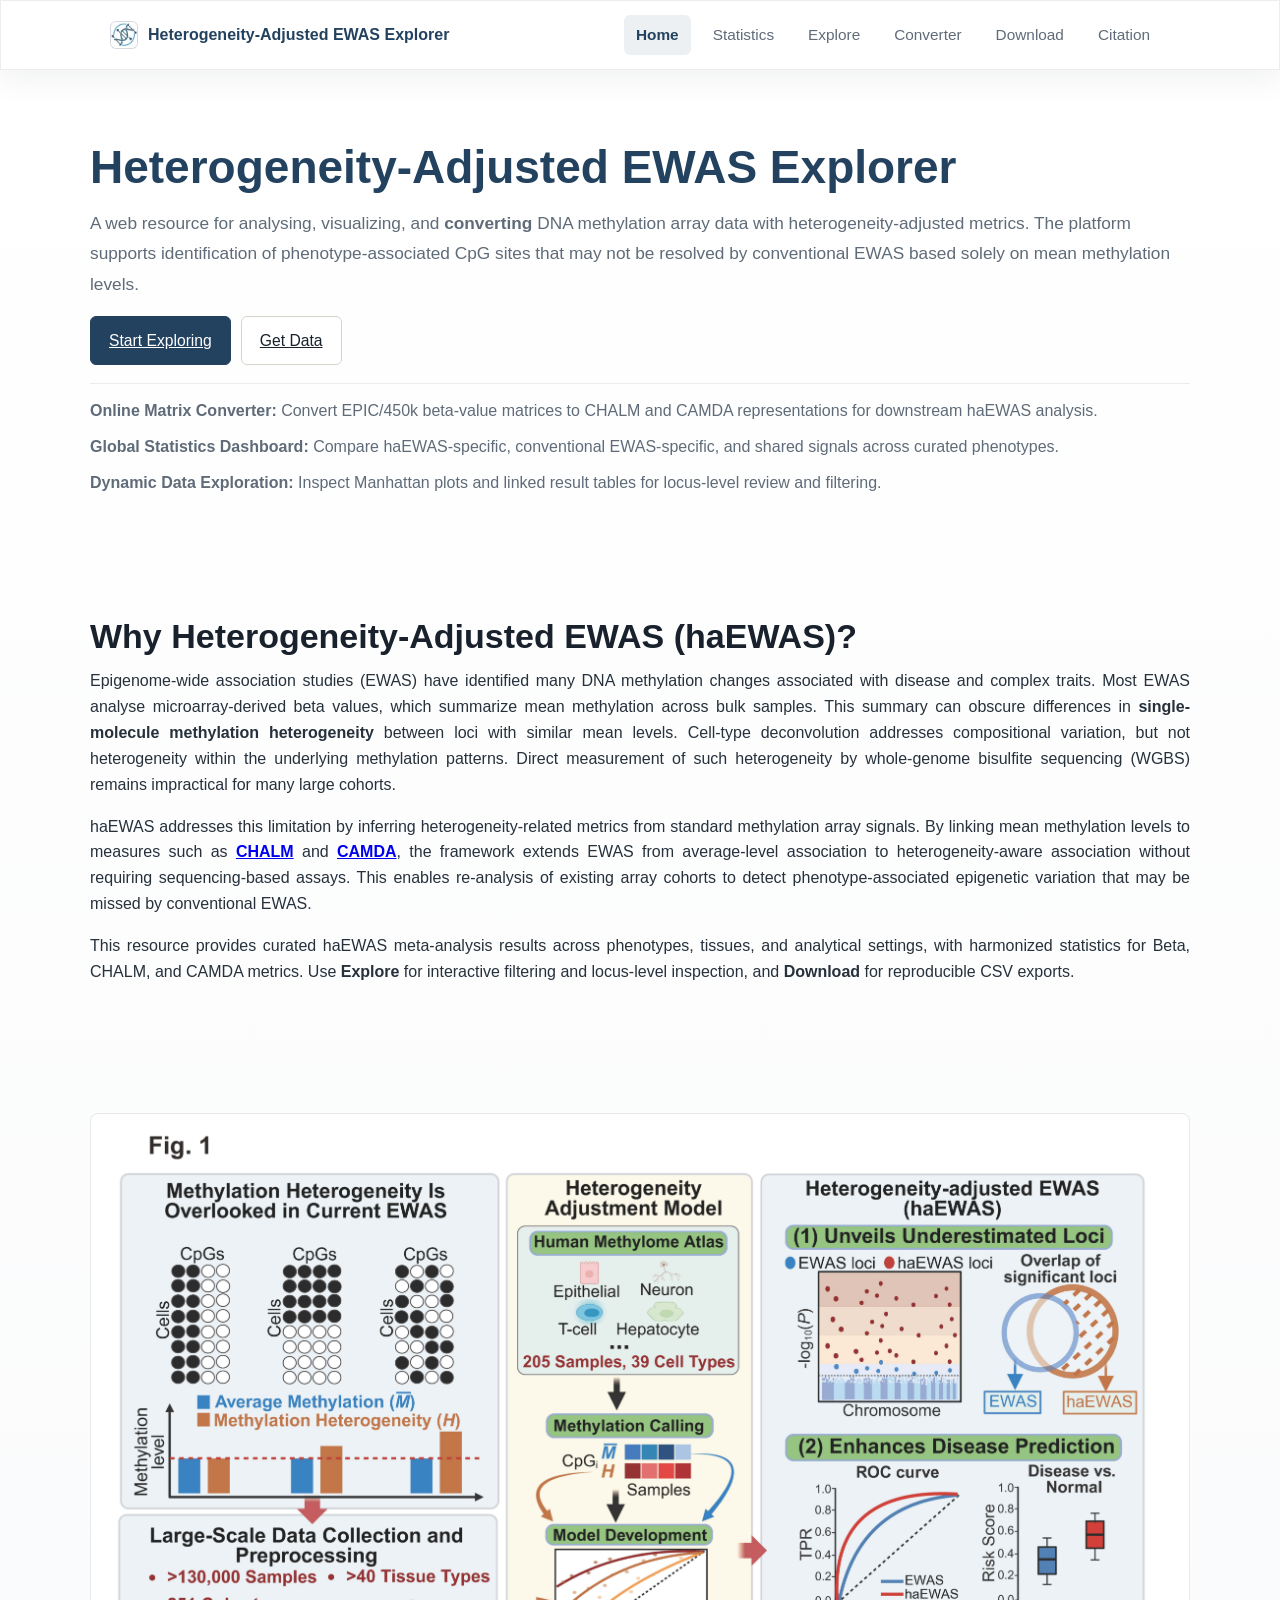
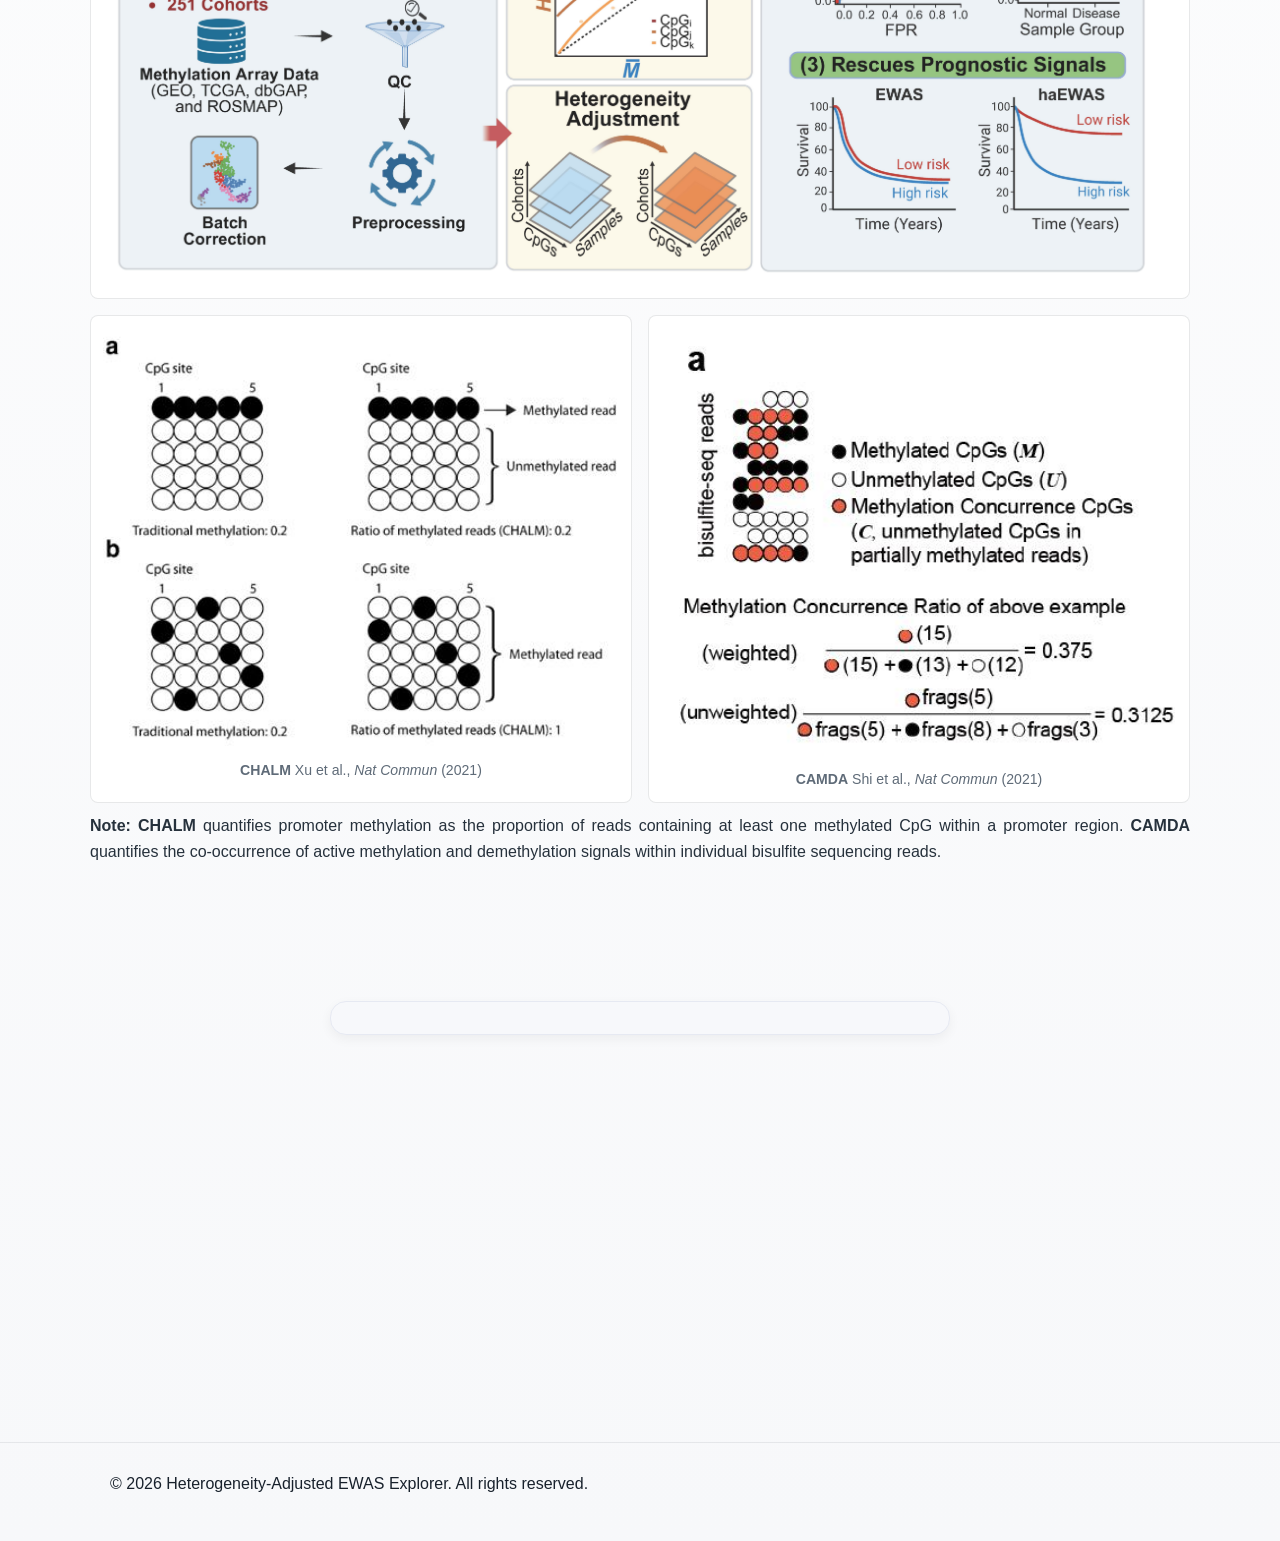
==== index.html @ e62c94d3 "Update page" ====
﻿<!doctype html>
<html lang="en">
<head>
  <meta charset="utf-8" />
  <title>Heterogeneity-Adjusted EWAS Explorer</title>
  <meta name="viewport" content="width=device-width, initial-scale=1" />
  <meta name="description" content="Explore heterogeneity-Adjusted EWAS meta-analyses with Beta, CHALM, and CAMDA metrics." />

  <link rel="icon" href="assets/img/logo.jpg" type="image/jpeg">
  <link rel="preload" as="image" href="assets/img/logo.jpg">

  <link rel="stylesheet" href="assets/styles.css?v=20260527a" />
  <script defer src="assets/main.js?v=20260527a"></script>
</head>
<body>
  <!-- Decorative gradient background -->
  <div class="bg-orb orb-1" aria-hidden="true"></div>
  <div class="bg-orb orb-2" aria-hidden="true"></div>

  <!-- Top Navigation -->
  <header class="site-header glass">
    <div class="nav-wrap container">
      <a class="brand" href="index.html#home" aria-label="Heterogeneity-Adjusted EWAS Explorer home">
        <img src="assets/img/logo.jpg" alt="" class="logo" />
        <span class="brand-text gradient-text">Heterogeneity-Adjusted EWAS Explorer</span>
      </a>

      <nav class="nav" aria-label="primary">
        <a href="index.html#home" class="nav-link active" aria-current="page">Home</a>
        <a href="statistics.html" class="nav-link">Statistics</a>
        <a href="explore.html" class="nav-link">Explore</a>
        <a href="converter.html" class="nav-link">Converter</a>
        <a href="download.html" class="nav-link">Download</a>
        <a href="index.html#citation" class="nav-link">Citation</a>
      </nav>
    </div>
  </header>

  <main id="home">
    <!-- Hero (single column). Title + lede same width as figures -->
    <section class="hero container hero-split reveal">
      <div class="hero-copy">
        <h1 class="display gradient-text display-full">Heterogeneity-Adjusted EWAS Explorer</h1>
        <p class="lede lede-full">
          A web resource for analysing, visualizing, and <strong>converting</strong> DNA methylation array data with heterogeneity-adjusted metrics. The platform supports identification of phenotype-associated CpG sites that may not be resolved by conventional EWAS based solely on mean methylation levels.
        </p>
        <div class="cta-row">
          <a class="btn primary btn-lg" href="explore.html">Start Exploring</a>
          <a class="btn outline btn-lg" href="download.html">Get Data</a>
        </div>
        <ul class="hero-highlights">
          <li><strong>Online Matrix Converter:</strong> Convert EPIC/450k beta-value matrices to CHALM and CAMDA representations for downstream haEWAS analysis.</li>
          <li><strong>Global Statistics Dashboard:</strong> Compare haEWAS-specific, conventional EWAS-specific, and shared signals across curated phenotypes.</li>
          <li><strong>Dynamic Data Exploration:</strong> Inspect Manhattan plots and linked result tables for locus-level review and filtering.</li>
        </ul>
      </div>
      <!-- right visual intentionally removed -->
    </section>

    <!-- Overview above figures -->
    <section class="section container reveal">
      <h3 class="h2-tight">Why Heterogeneity-Adjusted EWAS (haEWAS)?</h3>
      <p class="justify">
        Epigenome-wide association studies (EWAS) have identified many DNA methylation changes associated with disease and complex traits. Most EWAS analyse microarray-derived beta values, which summarize mean methylation across bulk samples. This summary can obscure differences in <strong>single-molecule methylation heterogeneity</strong> between loci with similar mean levels. Cell-type deconvolution addresses compositional variation, but not heterogeneity within the underlying methylation patterns. Direct measurement of such heterogeneity by whole-genome bisulfite sequencing (WGBS) remains impractical for many large cohorts.
      </p>
      <p class="justify">
        haEWAS addresses this limitation by inferring heterogeneity-related metrics from standard methylation array signals. By linking mean methylation levels to measures such as
        <strong><a href="https://www.nature.com/articles/s41467-020-20492-7" target="_blank" rel="noopener" aria-label="CHALM paper on Nature Communications">CHALM</a></strong>
        and
        <strong><a href="https://www.nature.com/articles/s41467-021-25521-7" target="_blank" rel="noopener" aria-label="CAMDA paper on Nature Communications">CAMDA</a></strong>, the framework extends EWAS from average-level association to heterogeneity-aware association without requiring sequencing-based assays. This enables re-analysis of existing array cohorts to detect phenotype-associated epigenetic variation that may be missed by conventional EWAS.
      </p>
      <p class="justify">
        This resource provides curated haEWAS meta-analysis results across phenotypes, tissues, and analytical settings, with harmonized statistics for Beta, CHALM, and CAMDA metrics. Use <strong>Explore</strong> for interactive filtering and locus-level inspection, and <strong>Download</strong> for reproducible CSV exports.
      </p>
    </section>

    <!-- Concept figures (hover to lift) -->
    <section class="section container reveal">
      <div class="figure-grid">
        <!-- 1) first image full row -->
        <figure class="concept float full">
          <img src="assets/img/Project.jpg" alt="Project overview concept figure" loading="lazy">
        </figure>

        <!-- 2) two half-width images -->
        <figure class="concept float">
          <img src="assets/img/CHALM.jpg" alt="CHALM concept figure" loading="lazy">
          <figcaption><strong>CHALM</strong> Xu et al., <em>Nat Commun</em> (2021)</figcaption>
        </figure>

        <figure class="concept float">
          <img src="assets/img/CAMDA.jpg" alt="CAMDA concept figure" loading="lazy">
          <figcaption><strong>CAMDA</strong> Shi et al., <em>Nat Commun</em> (2021)</figcaption>
        </figure>
      </div>

      <!-- Note under CHALM & CAMDA (justified) -->
      <p class="justify" style="margin-top:10px;">
        <strong>Note:</strong> <strong>CHALM</strong> quantifies promoter methylation as the proportion of reads containing at least one methylated CpG within a promoter region. <strong>CAMDA</strong> quantifies the co-occurrence of active methylation and demethylation signals within individual bisulfite sequencing reads.
      </p>
    </section>

    <section class="container" style="margin-top: 4rem; margin-bottom: 4rem; text-align: center;">
      
      <div style="
        display: flex; 
        justify-content: center; 
        align-items: center; 
        background: #f7f8fb; 
        border-radius: 16px; 
        padding: 16px; 
        max-width: 620px;
        width: 90%;
        margin: 0 auto; 
        box-shadow: 0 4px 12px rgba(0,0,0,0.05);
        border: 1px solid #e6e9f2;
        overflow: hidden; 
      ">
    
      <script type='text/javascript' id='clustrmaps' src='https://cdn.clustrmaps.com/map_v2.js?cl=ffffff&w=560&t=tt&d=QPnFJKyKGOmVxB-OaBwcZiFkfsT17oWWzldOo5U8VV8&co=97c6e8&cmo=44dbd9&cmn=db4444&ct=000000'></script>
    
      </div>
    </section>

    <!-- Citation (hover to lift) -->
    <section id="citation" class="section container reveal">
      <h2 class="eyebrow">Citation</h2>
      <div class="citation-card glass float-card">
        <p>
          <strong>Name</strong>, et&nbsp;al. Correcting methylation heterogeneity improves epigenome-wide discovery of phenotype-associated loci.
          <em>Preprint/Journal</em>, 2026. DOI: <span class="doi">TBD</span>.
        </p>
        <button class="btn ghost" id="copyCitationBtn" aria-label="Copy citation">Copy citation</button>
        <div id="toast" class="toast" role="status" aria-live="polite" aria-atomic="true"></div>
      </div>
    </section>
  </main>

  <footer class="site-footer">
    <div class="container">
      <p>© <span id="year"></span> Heterogeneity-Adjusted EWAS Explorer. All rights reserved.</p>
    </div>
  </footer>
</body>
</html>
---- assets/styles.css ----
:root{
  --bg: #f4f2ee;
  --panel: #ffffff;
  --text: #18212c;
  --muted: #5f6b78;
  --brand: #23425f;
  --brand-2: #4f6d86;
  --border: #d8d3ca;
  --accent: #3d5a74;
  --success: #16a34a;
  --danger: #dc2626;
  --shadow: 0 10px 30px rgba(21, 31, 43, .06);
}

*{box-sizing:border-box}
html,body{margin:0;padding:0}
body{
  font-family: Arial, "Helvetica Neue", Helvetica, sans-serif;
  background:
    linear-gradient(180deg, #ffffff 0%, #f7f8fa 100%);
  color: var(--text);
  line-height: 1.62;
}

.container{max-width:1100px;margin:0 auto;padding:0 20px}
.section{padding:56px 0}
.hero{padding:72px 0 54px}
h1,h2,h3{
  font-family: Arial, "Helvetica Neue", Helvetica, sans-serif;
  font-weight: 700;
  letter-spacing: 0;
  line-height:1.18;
  margin:0 0 14px
}
h1{font-size: clamp(30px, 4vw, 44px)}
h2{font-size: clamp(24px, 3vw, 31px)}
p{margin:0 0 16px;color:var(--text)}
.lede{
  font-size:1.08rem;
  color:var(--muted);
  max-width:900px;
  line-height: 1.78;
}
.lede-full{max-width:none} /* make homepage lede same width as figures */
.display-full{max-width:none; display:block;} /* make homepage title same width as figures */

.site-header{
  position:sticky;top:0;z-index:10;
  background:rgba(255,255,255,.96);
  backdrop-filter: blur(10px);
  border-bottom:1px solid rgba(24, 33, 44, .08);
}
html.light .site-header{background:rgba(255,255,255,.7)}

.nav-wrap{display:flex;align-items:center;gap:16px;min-height:68px}
.brand{display:flex;align-items:center;gap:10px;text-decoration:none;color:var(--text)}
.logo{width:28px;height:28px}
.brand-text {
  font-weight: 700;
  white-space: nowrap;
  color: var(--brand) !important;
  letter-spacing: 0;
  text-shadow: none;
}

.nav{display:flex;gap:10px;margin-left:auto;margin-right:8px}
.nav-link{
  text-decoration:none;
  padding:8px 12px;
  border-radius:6px;
  color:var(--muted);
  font-size: .96rem;
  transition: color .2s ease, background-color .2s ease, border-color .2s ease;
}
.nav-link:hover{
  background: rgba(35, 66, 95, .05);
  color:var(--brand);
  box-shadow:none
}
.nav-link.active {
  background: rgba(35, 66, 95, .08) !important;
  color: var(--brand) !important;
  box-shadow: none;
  border-radius: 6px;
  font-weight: 600;
}

.btn{
  border:1px solid var(--border);
  background:var(--panel);
  color:var(--text);
  padding:10px 14px;
  border-radius:6px;
  cursor:pointer;
  transition: border-color .2s ease, background-color .2s ease, box-shadow .2s ease, transform .2s ease;
}
.btn:hover{
  border-color: rgba(35, 66, 95, .18);
  box-shadow: 0 8px 20px rgba(24, 33, 44, .08);
  transform: translateY(-1px);
}
.btn.primary {
  background: var(--brand) !important;
  border: 1px solid var(--brand);
  color: #ffffff !important;
}

.btn.primary:hover {
  background: #1d354c !important;
  box-shadow: 0 10px 22px rgba(29, 53, 76, 0.18);
}

.btn.primary:active {
  transform: translateY(0);
}

.btn.ghost{background:transparent}

.cta-row{display:flex;gap:10px;margin-top:14px}

.section .container > h2{margin-top:8px}

.citation-card{
  position: relative;
  margin-top:12px;
  padding:22px 20px;
  border:1px solid var(--border);
  border-radius:8px;
  background:#ffffff;
}

.site-footer{
  padding:28px 0;
  border-top:1px solid rgba(24, 33, 44, .08);
  margin-top:54px;
  color: var(--muted);
}

.filters{
  display:flex;flex-wrap:wrap;gap:12px;align-items:flex-end;
  padding:12px;border:1px solid var(--border);border-radius:12px;background:var(--panel);
  margin-bottom:16px
}
.field{display:flex;flex-direction:column;gap:6px;min-width:170px}
.field.grow{flex:1}
.select,.input{
  padding:10px 12px;border:1px solid var(--border);border-radius:10px;
  background:transparent;color:var(--text)
}
.input::placeholder{color:var(--muted)}

.table-wrap{overflow:auto;border:1px solid var(--border);border-radius:12px;background:var(--panel)}
.table{width:100%;border-collapse:separate;border-spacing:0}
.table th,.table td{padding:10px 12px;border-bottom:1px solid var(--border);white-space:nowrap}
.table thead th{
  position:sticky;top:0;background:#fcfbf8;z-index:1;
  cursor:pointer;
  font-weight: 600;
  color: var(--brand);
}
.table tr:hover td{background-color:rgba(35, 66, 95, .035)}

.table-footer{
  display:flex;justify-content:space-between;align-items:center;
  margin-top:12px;color:var(--muted)
}
.pager{display:flex;align-items:center;gap:10px}

.cards{
  display:grid;grid-template-columns:repeat(auto-fill,minmax(260px,1fr));gap:12px
}
.card{
  border:1px solid var(--border);
  border-radius:8px;
  background:#ffffff;
  padding:16px
}
.card h3{font-size:1rem;margin-bottom:6px}
.card p{color:var(--muted);margin:0 0 10px}
.card .chip{display:inline-block;padding:4px 8px;border-radius:999px;border:1px solid var(--border);margin-right:6px}
.card .actions{display:flex;gap:8px;margin-top:10px;flex-wrap:wrap}
.card a.btn{display:inline-block;text-decoration:none}

@media (max-width:720px){
  .brand-text{display:none}
  .field{min-width:140px}
}

/* ===== Sortable header arrows (for Explore table) ===== */
.table thead th.th-sortable { user-select: none; }
.table thead th .sort-ind {
  display: inline-block;
  margin-left: 0.35rem;
  opacity: 0.75;
  font-size: 0.9em;
  line-height: 1;
}
.table thead th[aria-sort="ascending"] .sort-ind,
.table thead th[aria-sort="descending"] .sort-ind { opacity: 1; }
.table thead th:focus {
  outline: 2px dashed currentColor;
  outline-offset: 2px;
}

/* ==== Premium look & micro-interactions ==== */

/* Glass effect helper */
.glass {
  background: rgba(255,255,255,.94);
  backdrop-filter: blur(6px);
  -webkit-backdrop-filter: blur(6px);
  border: 1px solid rgba(24, 33, 44, .08);
  box-shadow: var(--shadow);
}
html.light .glass {
  background: rgba(255,255,255,.96);
}

/* Gradient text */
.gradient-text {
  background: none;
  -webkit-background-clip: initial;
  background-clip: initial;
  color: var(--brand);
}

/* Hero split (single column) */
.hero-split {
  display: grid;
  grid-template-columns: 1fr;
  gap: 28px;
  align-items: center;
}
.hero-copy .display {
  font-size: clamp(30px, 4.6vw, 46px);
  line-height: 1.12;
  margin: 0 0 14px;
}
.btn-lg { padding: 11px 18px; font-size: .98rem; border-radius: 6px; }
.btn.outline { background: rgba(255,255,255,.7); border: 1px solid var(--border); }
.hero-highlights {
  list-style: none;
  padding: 14px 0 0;
  margin: 18px 0 0;
  color: var(--muted);
  border-top: 1px solid rgba(24, 33, 44, .08);
}
.hero-highlights li{
  margin-bottom: 10px;
  padding-left: 0;
}
.hero-highlights .dot { display:inline-block; width:.55em; height:.55em; border-radius:50%; background: var(--brand); margin-right:.5em; }

/* Section headings */
.eyebrow {
  text-transform: uppercase;
  letter-spacing: .12em;
  font-size: .74rem;
  color: var(--muted);
  margin-bottom: 8px;
}
.h2-tight { font-size: clamp(26px, 3.4vw, 34px); margin: 0 0 12px; }

/* Decorative background orbs */
.bg-orb {
  position: fixed;
  inset: auto auto 10% -8%;
  width: 44vw; height: 44vw; max-width: 720px; max-height: 720px;
  filter: blur(120px);
  opacity: .025;
  pointer-events: none;
  z-index: -1;
  border-radius: 50%;
  background: radial-gradient(closest-side, rgba(35, 66, 95, .3), transparent 70%);
}
.bg-orb.orb-2 {
  inset: -10% -8% auto auto;
  background: radial-gradient(closest-side, rgba(79, 109, 134, .22), transparent 70%);
}
html.light .bg-orb { opacity: .05; filter: blur(100px); }

/* Toast */
.toast {
  position: absolute;
  right: 12px; top: 12px;
  background: rgba(255,255,255,.96);
  border: 1px solid rgba(24, 33, 44, .1);
  border-radius: 12px;
  padding: 8px 12px;
  color: var(--text);
  box-shadow: var(--shadow);
  transform: translateY(-10px);
  opacity: 0; pointer-events: none;
  transition: opacity .2s ease, transform .2s ease;
}
.toast.show { opacity: 1; transform: translateY(0); }

/* Reveal on scroll */
.reveal { opacity: 0; transform: translateY(10px); transition: opacity .5s ease, transform .5s ease; }
.reveal.is-visible { opacity: 1; transform: translateY(0); }

/* Minor polish */
.logo {
  width: 28px;
  height: 28px;
  border-radius: 6px;
  background: rgba(35, 66, 95, 0.08) !important; 
  border: 1px solid rgba(35, 66, 95, 0.12);
}
.justify {
  text-align: justify;
  text-justify: inter-word;
  color: #26313c;
}

/* Responsive */
@media (max-width: 980px) {
  .hero-split { grid-template-columns: 1fr; }
}

/* ===== Concept figures (first image full + hover lift) ===== */
.figure-grid {
  display: grid;
  gap: 16px;
  grid-template-columns: repeat(2, minmax(0, 1fr));
}
.figure-grid .full {
  grid-column: 1 / -1; /* span all columns */
}
figure.concept {
  margin: 0;
  background: #ffffff;
  border-radius: 8px;
  border: 1px solid rgba(24, 33, 44, .1);
  padding: 12px;
  transition: transform .22s ease, box-shadow .22s ease, border-color .22s ease, background-color .22s ease;
  will-change: transform;
}
figure.concept img {
  width: 100%;
  height: auto;
  display: block;
  border-radius: 6px;
}
figure.concept figcaption {
  font-size: .88rem;
  line-height: 1.5;
  margin-top: .8rem;
  color: var(--muted);
  text-align: center;
}
/* Hover float (uniform for all figures) */
figure.concept.float:hover {
  transform: translateY(-2px);
  box-shadow: 0 10px 20px rgba(24, 33, 44, .07);
  border-color: rgba(35, 66, 95, .12);
}

/* ===== Citation card (hover lift) ===== */
.float-card {
  transition: transform .25s ease, box-shadow .25s ease, border-color .25s ease, background-color .25s ease;
  will-change: transform;
}
.float-card:hover {
  transform: translateY(-2px);
  box-shadow: 0 10px 20px rgba(24, 33, 44, .07);
  border-color: rgba(35, 66, 95, .12);
}
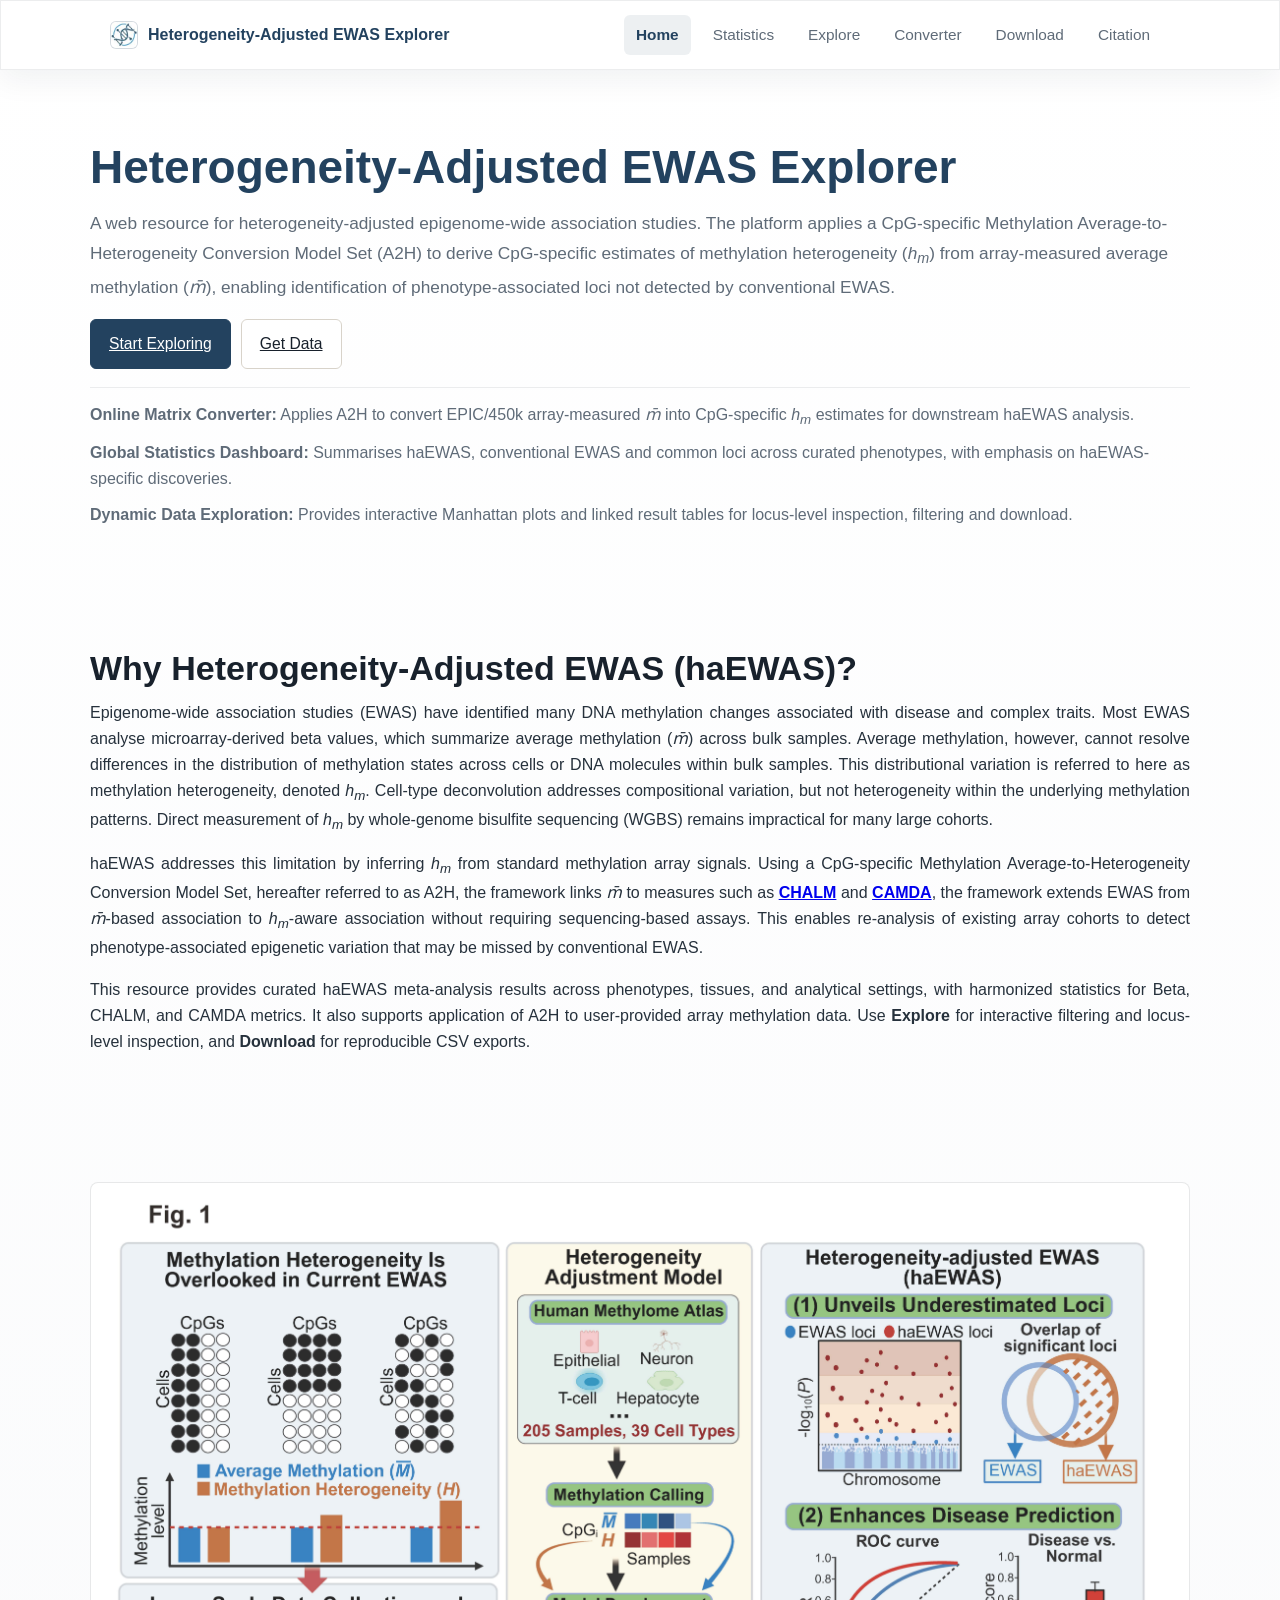
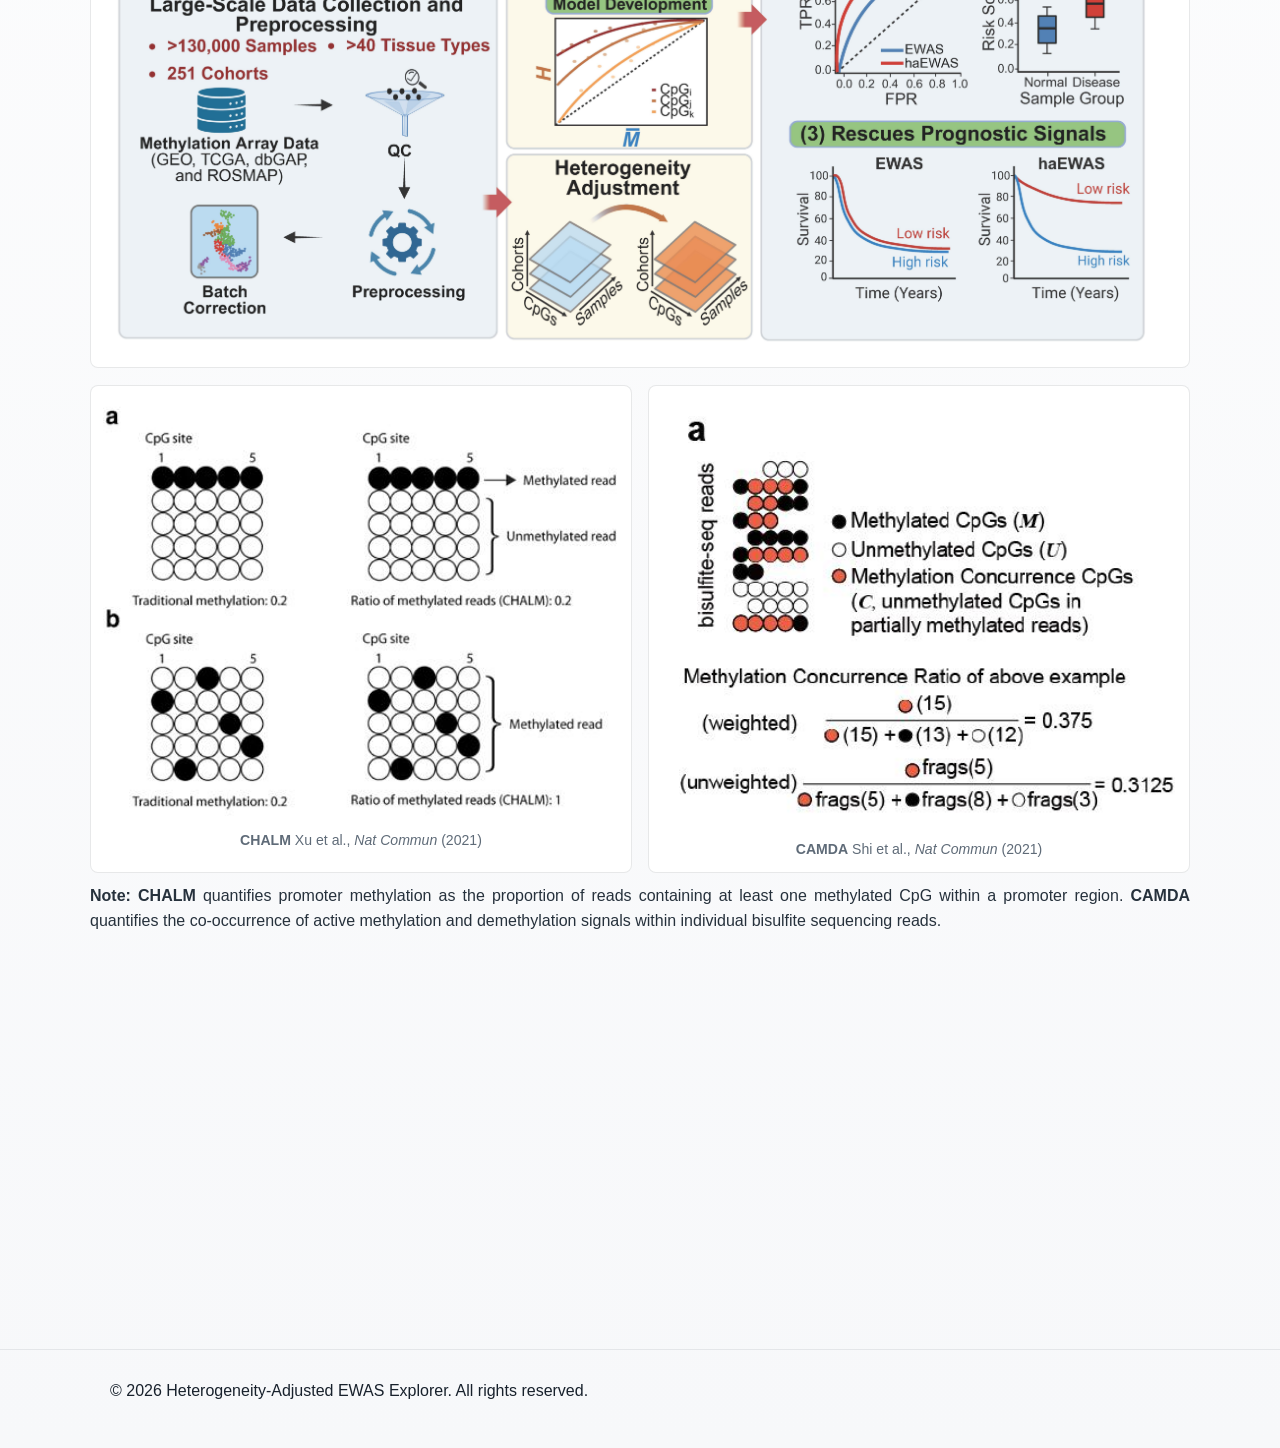
==== commit 3eb7e061: "Update" ====
--- a/index.html
+++ b/index.html
@@ -42,16 +42,16 @@
       <div class="hero-copy">
         <h1 class="display gradient-text display-full">Heterogeneity-Adjusted EWAS Explorer</h1>
         <p class="lede lede-full">
-          A web resource for analysing, visualizing, and <strong>converting</strong> DNA methylation array data with heterogeneity-adjusted metrics. The platform supports identification of phenotype-associated CpG sites that may not be resolved by conventional EWAS based solely on mean methylation levels.
+          A web resource for heterogeneity-adjusted epigenome-wide association studies. The platform applies a CpG-specific Methylation Average-to-Heterogeneity Conversion Model Set (A2H) to derive CpG-specific estimates of methylation heterogeneity (<i>h<sub>m</sub></i>) from array-measured average methylation (<i>m̄</i>), enabling identification of phenotype-associated loci not detected by conventional EWAS.
         </p>
         <div class="cta-row">
           <a class="btn primary btn-lg" href="explore.html">Start Exploring</a>
           <a class="btn outline btn-lg" href="download.html">Get Data</a>
         </div>
         <ul class="hero-highlights">
-          <li><strong>Online Matrix Converter:</strong> Convert EPIC/450k beta-value matrices to CHALM and CAMDA representations for downstream haEWAS analysis.</li>
-          <li><strong>Global Statistics Dashboard:</strong> Compare haEWAS-specific, conventional EWAS-specific, and shared signals across curated phenotypes.</li>
-          <li><strong>Dynamic Data Exploration:</strong> Inspect Manhattan plots and linked result tables for locus-level review and filtering.</li>
+          <li><strong>Online Matrix Converter:</strong> Applies A2H to convert EPIC/450k array-measured <i>m̄</i> into CpG-specific <i>h<sub>m</sub></i> estimates for downstream haEWAS analysis.</li>
+          <li><strong>Global Statistics Dashboard:</strong> Summarises haEWAS, conventional EWAS and common loci across curated phenotypes, with emphasis on haEWAS-specific discoveries.</li>
+          <li><strong>Dynamic Data Exploration:</strong> Provides interactive Manhattan plots and linked result tables for locus-level inspection, filtering and download.</li>
         </ul>
       </div>
       <!-- right visual intentionally removed -->
@@ -61,16 +61,16 @@
     <section class="section container reveal">
       <h3 class="h2-tight">Why Heterogeneity-Adjusted EWAS (haEWAS)?</h3>
       <p class="justify">
-        Epigenome-wide association studies (EWAS) have identified many DNA methylation changes associated with disease and complex traits. Most EWAS analyse microarray-derived beta values, which summarize mean methylation across bulk samples. This summary can obscure differences in <strong>single-molecule methylation heterogeneity</strong> between loci with similar mean levels. Cell-type deconvolution addresses compositional variation, but not heterogeneity within the underlying methylation patterns. Direct measurement of such heterogeneity by whole-genome bisulfite sequencing (WGBS) remains impractical for many large cohorts.
+        Epigenome-wide association studies (EWAS) have identified many DNA methylation changes associated with disease and complex traits. Most EWAS analyse microarray-derived beta values, which summarize average methylation (<i>m̄</i>) across bulk samples. Average methylation, however, cannot resolve differences in the distribution of methylation states across cells or DNA molecules within bulk samples. This distributional variation is referred to here as methylation heterogeneity, denoted <i>h<sub>m</sub></i>. Cell-type deconvolution addresses compositional variation, but not heterogeneity within the underlying methylation patterns. Direct measurement of <i>h<sub>m</sub></i> by whole-genome bisulfite sequencing (WGBS) remains impractical for many large cohorts.
       </p>
       <p class="justify">
-        haEWAS addresses this limitation by inferring heterogeneity-related metrics from standard methylation array signals. By linking mean methylation levels to measures such as
+        haEWAS addresses this limitation by inferring <i>h<sub>m</sub></i> from standard methylation array signals. Using a CpG-specific Methylation Average-to-Heterogeneity Conversion Model Set, hereafter referred to as A2H, the framework links <i>m̄</i> to measures such as
         <strong><a href="https://www.nature.com/articles/s41467-020-20492-7" target="_blank" rel="noopener" aria-label="CHALM paper on Nature Communications">CHALM</a></strong>
         and
-        <strong><a href="https://www.nature.com/articles/s41467-021-25521-7" target="_blank" rel="noopener" aria-label="CAMDA paper on Nature Communications">CAMDA</a></strong>, the framework extends EWAS from average-level association to heterogeneity-aware association without requiring sequencing-based assays. This enables re-analysis of existing array cohorts to detect phenotype-associated epigenetic variation that may be missed by conventional EWAS.
+        <strong><a href="https://www.nature.com/articles/s41467-021-25521-7" target="_blank" rel="noopener" aria-label="CAMDA paper on Nature Communications">CAMDA</a></strong>, the framework extends EWAS from <i>m̄</i>-based association to <i>h<sub>m</sub></i>-aware association without requiring sequencing-based assays. This enables re-analysis of existing array cohorts to detect phenotype-associated epigenetic variation that may be missed by conventional EWAS.
       </p>
       <p class="justify">
-        This resource provides curated haEWAS meta-analysis results across phenotypes, tissues, and analytical settings, with harmonized statistics for Beta, CHALM, and CAMDA metrics. Use <strong>Explore</strong> for interactive filtering and locus-level inspection, and <strong>Download</strong> for reproducible CSV exports.
+        This resource provides curated haEWAS meta-analysis results across phenotypes, tissues, and analytical settings, with harmonized statistics for Beta, CHALM, and CAMDA metrics. It also supports application of A2H to user-provided array methylation data. Use <strong>Explore</strong> for interactive filtering and locus-level inspection, and <strong>Download</strong> for reproducible CSV exports.
       </p>
     </section>
 
@@ -100,34 +100,12 @@
       </p>
     </section>
 
-    <section class="container" style="margin-top: 4rem; margin-bottom: 4rem; text-align: center;">
-      
-      <div style="
-        display: flex; 
-        justify-content: center; 
-        align-items: center; 
-        background: #f7f8fb; 
-        border-radius: 16px; 
-        padding: 16px; 
-        max-width: 620px;
-        width: 90%;
-        margin: 0 auto; 
-        box-shadow: 0 4px 12px rgba(0,0,0,0.05);
-        border: 1px solid #e6e9f2;
-        overflow: hidden; 
-      ">
-    
-      <script type='text/javascript' id='clustrmaps' src='https://cdn.clustrmaps.com/map_v2.js?cl=ffffff&w=560&t=tt&d=QPnFJKyKGOmVxB-OaBwcZiFkfsT17oWWzldOo5U8VV8&co=97c6e8&cmo=44dbd9&cmn=db4444&ct=000000'></script>
-    
-      </div>
-    </section>
-
     <!-- Citation (hover to lift) -->
     <section id="citation" class="section container reveal">
       <h2 class="eyebrow">Citation</h2>
       <div class="citation-card glass float-card">
         <p>
-          <strong>Name</strong>, et&nbsp;al. Correcting methylation heterogeneity improves epigenome-wide discovery of phenotype-associated loci.
+          <strong>Name</strong>, et&nbsp;al. Incorporating methylation heterogeneity expands epigenome-wide association studies of human phenotypes.
           <em>Preprint/Journal</em>, 2026. DOI: <span class="doi">TBD</span>.
         </p>
         <button class="btn ghost" id="copyCitationBtn" aria-label="Copy citation">Copy citation</button>
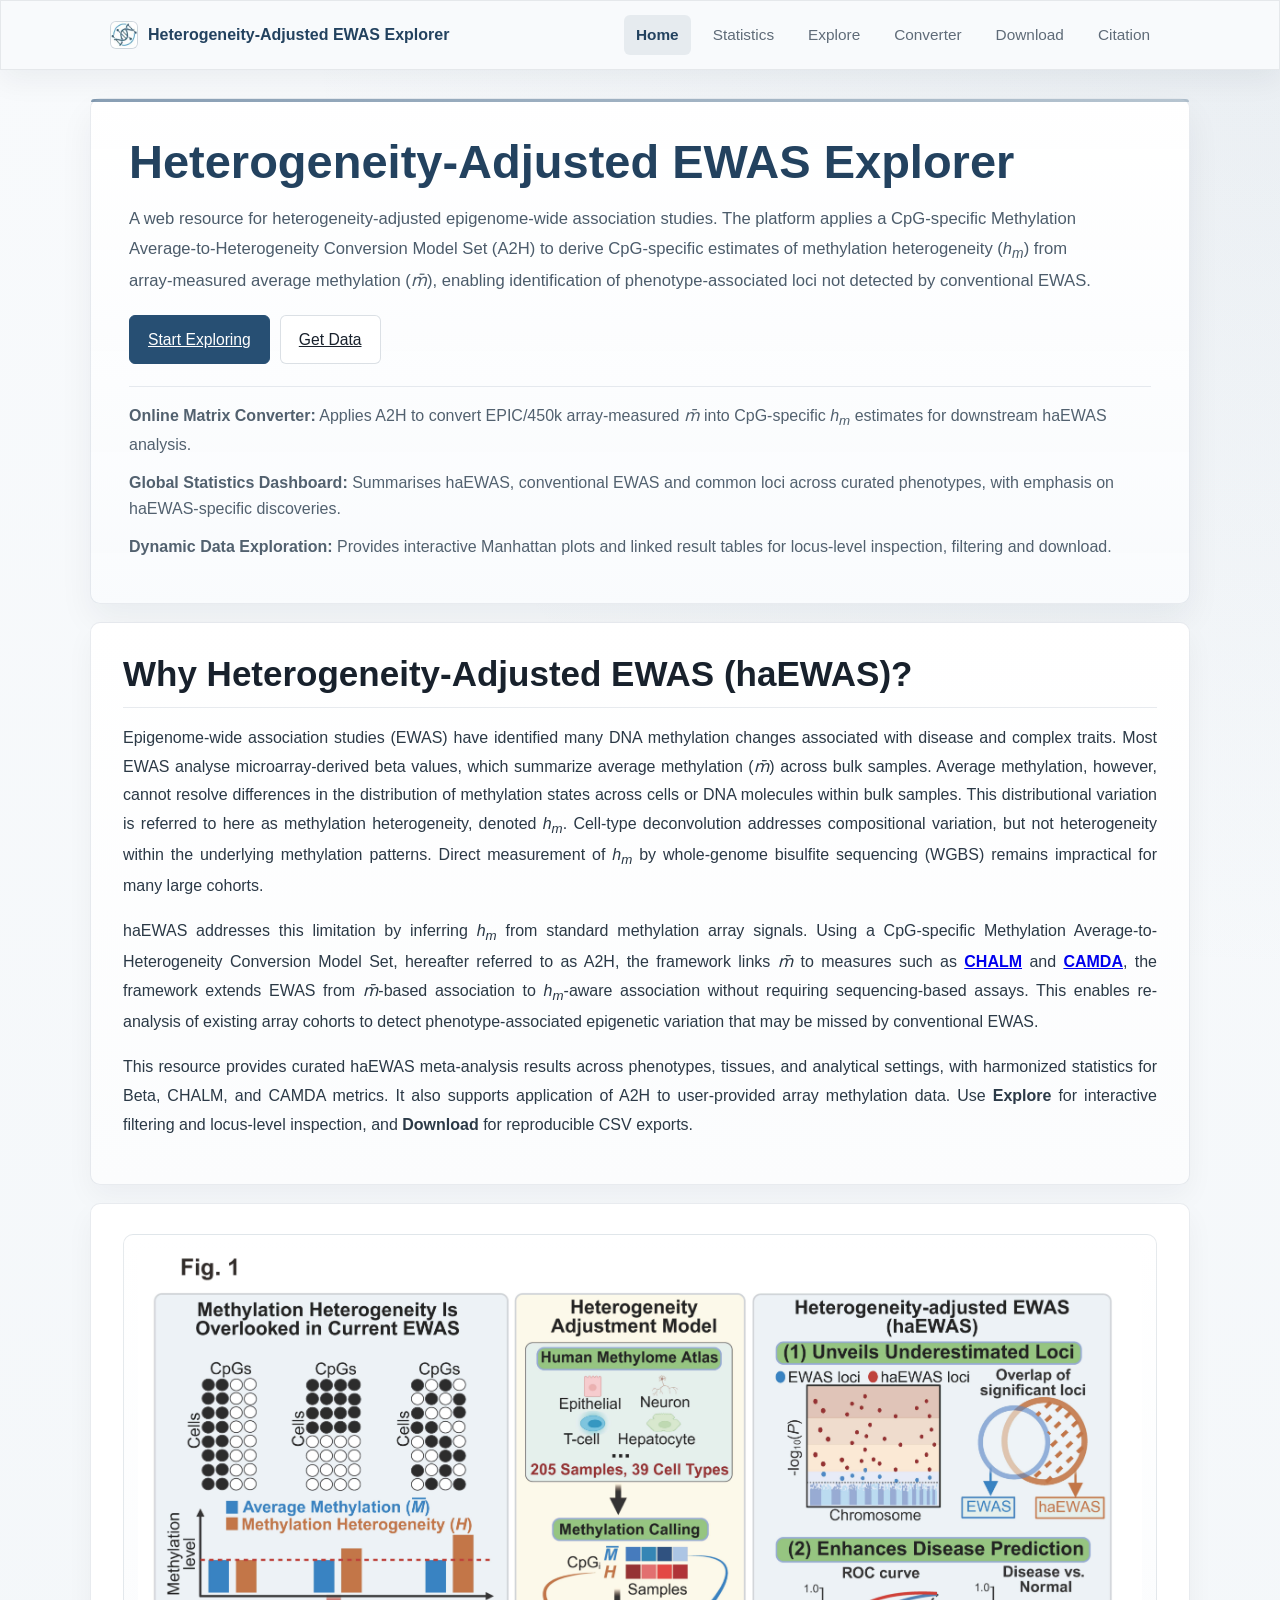
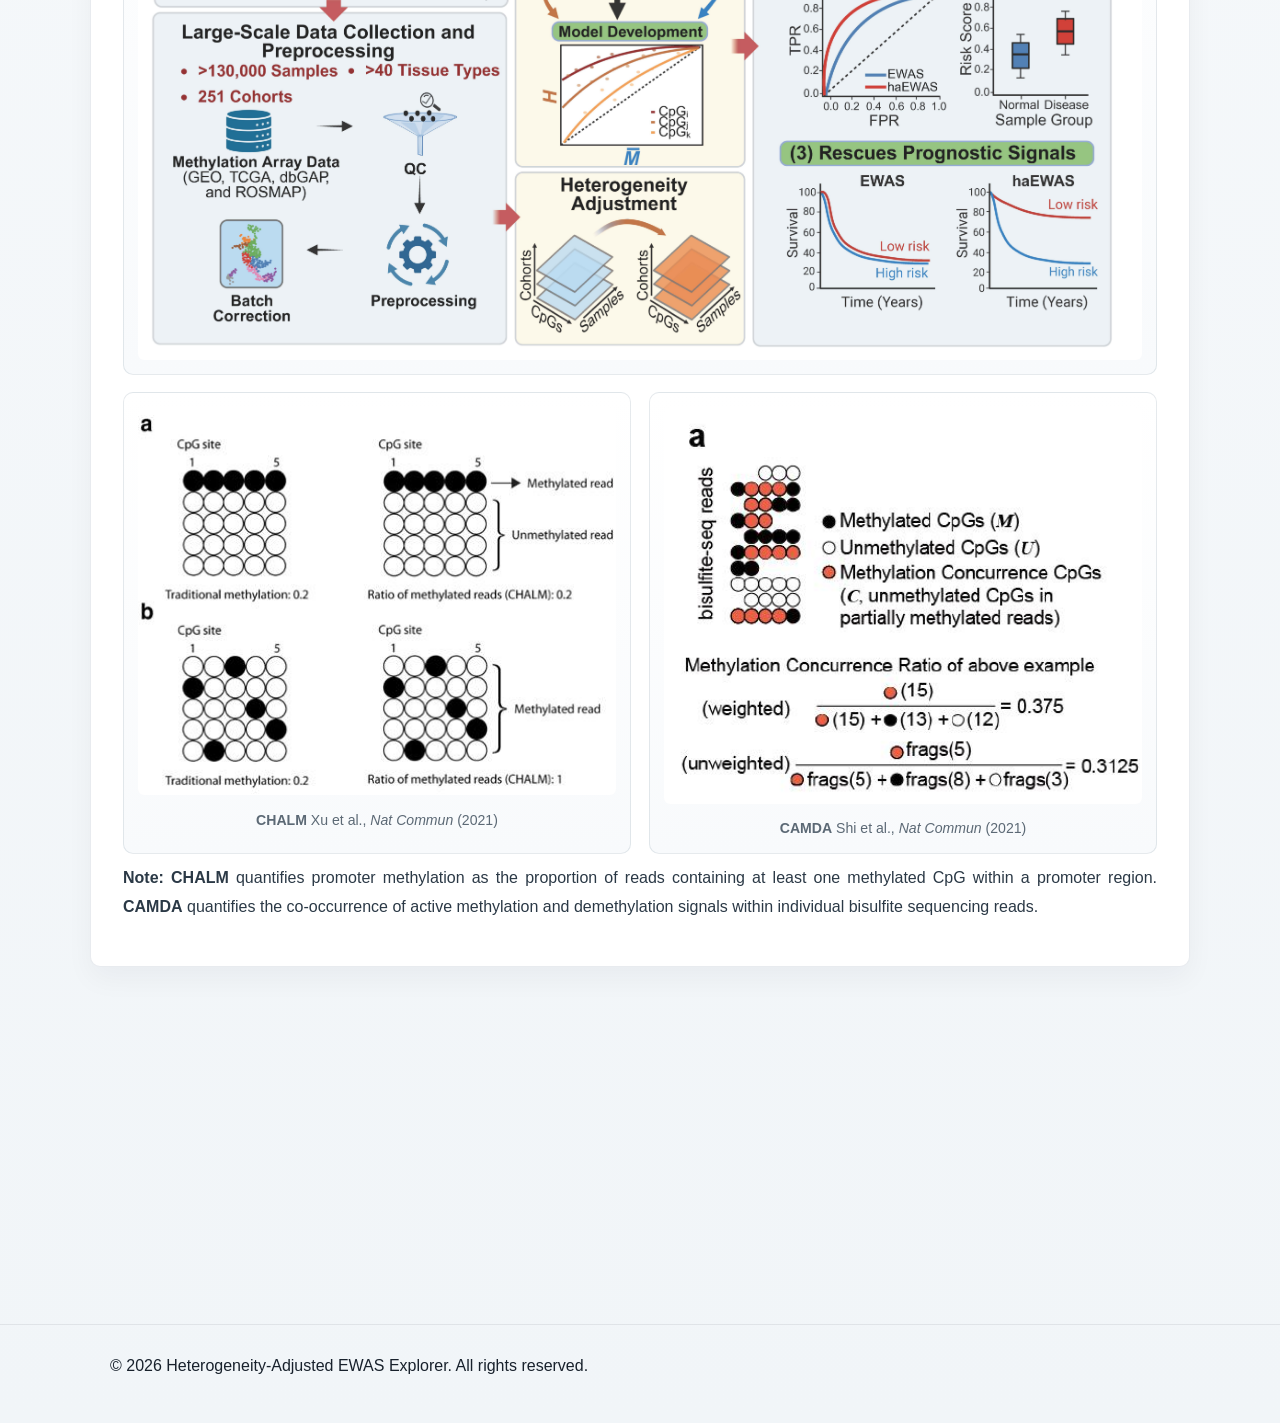
==== commit 5677bafe: "update" ====
--- a/index.html
+++ b/index.html
@@ -12,7 +12,7 @@
   <link rel="stylesheet" href="assets/styles.css?v=20260527a" />
   <script defer src="assets/main.js?v=20260527a"></script>
 </head>
-<body>
+<body class="home-page">
   <!-- Decorative gradient background -->
   <div class="bg-orb orb-1" aria-hidden="true"></div>
   <div class="bg-orb orb-2" aria-hidden="true"></div>
@@ -36,9 +36,9 @@
     </div>
   </header>
 
-  <main id="home">
+  <main id="home" class="home-main">
     <!-- Hero (single column). Title + lede same width as figures -->
-    <section class="hero container hero-split reveal">
+    <section class="hero container hero-split reveal home-hero-panel">
       <div class="hero-copy">
         <h1 class="display gradient-text display-full">Heterogeneity-Adjusted EWAS Explorer</h1>
         <p class="lede lede-full">
@@ -58,7 +58,7 @@
     </section>
 
     <!-- Overview above figures -->
-    <section class="section container reveal">
+    <section class="section container reveal home-section home-overview">
       <h3 class="h2-tight">Why Heterogeneity-Adjusted EWAS (haEWAS)?</h3>
       <p class="justify">
         Epigenome-wide association studies (EWAS) have identified many DNA methylation changes associated with disease and complex traits. Most EWAS analyse microarray-derived beta values, which summarize average methylation (<i>m̄</i>) across bulk samples. Average methylation, however, cannot resolve differences in the distribution of methylation states across cells or DNA molecules within bulk samples. This distributional variation is referred to here as methylation heterogeneity, denoted <i>h<sub>m</sub></i>. Cell-type deconvolution addresses compositional variation, but not heterogeneity within the underlying methylation patterns. Direct measurement of <i>h<sub>m</sub></i> by whole-genome bisulfite sequencing (WGBS) remains impractical for many large cohorts.
@@ -75,7 +75,7 @@
     </section>
 
     <!-- Concept figures (hover to lift) -->
-    <section class="section container reveal">
+    <section class="section container reveal home-section home-figures">
       <div class="figure-grid">
         <!-- 1) first image full row -->
         <figure class="concept float full">
@@ -101,11 +101,11 @@
     </section>
 
     <!-- Citation (hover to lift) -->
-    <section id="citation" class="section container reveal">
+    <section id="citation" class="section container reveal home-section home-citation-section">
       <h2 class="eyebrow">Citation</h2>
       <div class="citation-card glass float-card">
         <p>
-          <strong>Name</strong>, et&nbsp;al. Incorporating methylation heterogeneity expands epigenome-wide association studies of human phenotypes.
+          Shengwei Li#, Chaorong Chen#, Shuting Zhou, Shengying Wang, Ya Allen Cui, Wei Li*, Jiejun Shi*. Incorporating methylation heterogeneity expands epigenome-wide association studies of human phenotypes.
           <em>Preprint/Journal</em>, 2026. DOI: <span class="doi">TBD</span>.
         </p>
         <button class="btn ghost" id="copyCitationBtn" aria-label="Copy citation">Copy citation</button>
--- a/assets/styles.css
+++ b/assets/styles.css
@@ -366,3 +366,416 @@
   box-shadow: 0 10px 20px rgba(24, 33, 44, .07);
   border-color: rgba(35, 66, 95, .12);
 }
+
+/* ===== Homepage portal treatment ===== */
+.home-page{
+  background:
+    radial-gradient(circle at top right, rgba(66, 102, 132, .08), transparent 30%),
+    linear-gradient(180deg, #f8fafc 0%, #f1f5f8 100%);
+}
+
+.home-page .site-header{
+  background: rgba(248, 250, 252, .96);
+}
+
+.home-page .bg-orb{
+  opacity: .018;
+  filter: blur(140px);
+}
+
+.home-main{
+  padding-bottom: 54px;
+}
+
+.home-hero-panel{
+  position: relative;
+  margin-top: 28px;
+  padding: 36px 38px 32px;
+  background:
+    linear-gradient(180deg, rgba(255,255,255,.98) 0%, rgba(249,251,253,.96) 100%);
+  border: 1px solid rgba(35, 66, 95, .1);
+  border-radius: 10px;
+  box-shadow: 0 16px 34px rgba(21, 31, 43, .06);
+}
+
+.home-hero-panel::before{
+  content: "";
+  position: absolute;
+  inset: 0 0 auto 0;
+  height: 3px;
+  border-radius: 10px 10px 0 0;
+  background: linear-gradient(90deg, #295178, #7d97ac);
+  opacity: .55;
+}
+
+.home-page .hero-copy .display{
+  max-width: 980px;
+  font-size: clamp(31px, 4.2vw, 47px);
+  line-height: 1.16;
+  color: var(--brand);
+}
+
+.home-page .lede{
+  max-width: 980px;
+  font-size: 1.04rem;
+  line-height: 1.82;
+  color: #4c5c6b;
+}
+
+.home-page .cta-row{
+  margin-top: 18px;
+}
+
+.home-page .btn.primary{
+  background: #274f73 !important;
+  border-color: #274f73;
+}
+
+.home-page .btn.outline{
+  background: #ffffff;
+  border-color: rgba(35, 66, 95, .16);
+}
+
+.home-page .hero-highlights{
+  margin-top: 22px;
+  padding-top: 16px;
+  border-top: 1px solid rgba(35, 66, 95, .1);
+}
+
+.home-page .hero-highlights li{
+  margin-bottom: 12px;
+  color: #52616f;
+}
+
+.home-section{
+  position: relative;
+  margin-top: 18px;
+  padding: 30px 32px 28px;
+  background: #ffffff;
+  border: 1px solid rgba(35, 66, 95, .1);
+  border-radius: 10px;
+  box-shadow: 0 12px 28px rgba(21, 31, 43, .045);
+}
+
+.home-overview{
+  background: linear-gradient(180deg, #ffffff 0%, #fbfcfd 100%);
+}
+
+.home-page .h2-tight{
+  margin-bottom: 16px;
+  padding-bottom: 12px;
+  border-bottom: 1px solid rgba(35, 66, 95, .1);
+  font-size: clamp(27px, 3.5vw, 35px);
+}
+
+.home-page .justify{
+  line-height: 1.8;
+  color: #2b3946;
+}
+
+.home-figures .figure-grid{
+  gap: 18px;
+}
+
+.home-page figure.concept{
+  background: linear-gradient(180deg, #ffffff 0%, #f8fafc 100%);
+  border-radius: 10px;
+  border-color: rgba(35, 66, 95, .11);
+  padding: 14px;
+}
+
+.home-page figure.concept figcaption{
+  margin-top: .9rem;
+  color: #5c6975;
+}
+
+.home-page .home-citation-section{
+  background: linear-gradient(180deg, #ffffff 0%, #fbfcfd 100%);
+}
+
+.home-page .citation-card{
+  margin-top: 0;
+  padding: 20px 20px 18px;
+  border: 1px solid rgba(35, 66, 95, .1);
+  background: #ffffff;
+}
+
+.home-page .citation-card p{
+  line-height: 1.75;
+}
+
+.home-page .eyebrow{
+  color: #607080;
+}
+
+@media (max-width: 900px) {
+  .home-hero-panel,
+  .home-section{
+    padding: 24px 20px 22px;
+  }
+
+  .home-page .hero-copy .display{
+    font-size: clamp(29px, 7vw, 40px);
+  }
+}
+
+/* ===== Portal pages ===== */
+.portal-page{
+  background:
+    linear-gradient(180deg, #fbfcfd 0%, #f4f7fa 100%);
+}
+
+.portal-page .site-header{
+  background: rgba(251, 252, 253, .96);
+}
+
+.portal-main{
+  padding-top: 42px;
+  padding-bottom: 50px;
+}
+
+.portal-grid{
+  display:grid;
+  grid-template-columns: 1fr 1fr;
+  gap: 18px;
+  margin-top: 12px;
+}
+
+.portal-span-2{
+  grid-column: span 2;
+}
+
+.portal-card{
+  background: #ffffff;
+  border: 1px solid rgba(35, 66, 95, .1);
+  border-radius: 8px;
+  padding: 14px;
+  box-shadow: 0 8px 24px rgba(21, 31, 43, .04);
+}
+
+.portal-card-title{
+  margin: 0 0 6px;
+  font-size: 1rem;
+  line-height: 1.35;
+  color: var(--brand);
+}
+
+.portal-card-subtitle{
+  margin: 0;
+  font-size: .84rem;
+  color: var(--muted);
+}
+
+.portal-chart{
+  width: 100%;
+  height: 400px;
+}
+
+.portal-split{
+  display: flex;
+  gap: 20px;
+  flex-wrap: wrap;
+  align-items: flex-start;
+}
+
+.portal-scroll-panel{
+  flex: 2;
+  min-width: 300px;
+  height: 550px;
+  overflow-y: auto;
+  overflow-x: hidden;
+  border-right: 1px solid rgba(35, 66, 95, .08);
+  padding-right: 12px;
+}
+
+.portal-side-panel{
+  flex: 1;
+  min-width: 300px;
+  height: 550px;
+  display: flex;
+  flex-direction: column;
+  align-items: center;
+  justify-content: flex-start;
+}
+
+.portal-sticky-stack{
+  position: sticky;
+  top: 10px;
+  width: 100%;
+  display: flex;
+  flex-direction: column;
+  gap: 14px;
+}
+
+.portal-placeholder{
+  color: var(--muted);
+  text-align: center;
+  padding: 34px 22px;
+  font-size: .9rem;
+  background: #f8fafc;
+  border-radius: 8px;
+  border: 1px dashed rgba(35, 66, 95, .18);
+  line-height: 1.6;
+}
+
+.portal-detail{
+  width: 100%;
+}
+
+.portal-detail-head{
+  text-align: center;
+  margin-bottom: 4px;
+}
+
+.portal-detail-title{
+  font-size: 15px;
+  font-weight: 700;
+  color: var(--text);
+}
+
+.portal-detail-label{
+  font-size: 12px;
+  color: var(--muted);
+}
+
+.portal-detail-chart{
+  width: 100%;
+  height: 240px;
+}
+
+.portal-hint{
+  font-size: 13px;
+  color: #9f3d2f;
+  font-style: italic;
+}
+
+.portal-filters{
+  background: #ffffff;
+  border: 1px solid rgba(35, 66, 95, .1);
+  border-radius: 8px;
+  padding: 14px;
+  box-shadow: 0 8px 24px rgba(21, 31, 43, .04);
+}
+
+.portal-plot{
+  width: 100%;
+  height: 500px;
+  margin-bottom: 20px;
+  background: #ffffff;
+  border: 1px solid rgba(35, 66, 95, .1);
+  border-radius: 8px;
+  box-shadow: 0 8px 24px rgba(21, 31, 43, .04);
+}
+
+.portal-top-scroll{
+  overflow-x: auto;
+  margin-bottom: 4px;
+}
+
+.portal-top-scroll::-webkit-scrollbar { height: 12px; }
+.portal-top-scroll::-webkit-scrollbar-thumb { background: #c7d0da; border-radius: 6px; }
+.portal-top-scroll::-webkit-scrollbar-track { background: transparent; }
+
+.portal-top-scroll-dummy{
+  height: 1px;
+}
+
+.portal-table-wrap{
+  overflow-x: auto;
+}
+
+.portal-table th:first-child,
+.portal-table td:first-child {
+  position: sticky;
+  left: 0;
+  z-index: 2;
+  background-color: #ffffff;
+  box-shadow: 2px 0 5px rgba(0,0,0,0.04);
+}
+
+.portal-table th:first-child {
+  z-index: 3;
+}
+
+.portal-table-footer{
+  gap: 16px;
+  flex-wrap: wrap;
+  align-items: center;
+}
+
+.portal-pager-controls{
+  display: flex;
+  align-items: center;
+  gap: 20px;
+  flex-wrap: wrap;
+}
+
+.portal-page-size{
+  display: flex;
+  align-items: center;
+  gap: 6px;
+}
+
+.portal-page-size-select{
+  padding: 4px 8px;
+  min-width: auto;
+}
+
+.portal-page-size-note{
+  color: var(--muted);
+  font-size: 0.9em;
+}
+
+.portal-page-nav{
+  display: flex;
+  align-items: center;
+  gap: 8px;
+}
+
+.portal-page-jump{
+  display: flex;
+  align-items: center;
+  gap: 6px;
+}
+
+.portal-page-input{
+  width: 70px;
+  padding: 4px 0;
+  text-align: center;
+}
+
+.portal-data-card{
+  background: #ffffff;
+  border: 1px solid rgba(35, 66, 95, .1);
+  border-radius: 8px;
+  box-shadow: 0 8px 24px rgba(21, 31, 43, .04);
+}
+
+.portal-frame{
+  width: 100%;
+  height: calc(100vh - 68px);
+  border: none;
+  display: block;
+  background: #ffffff;
+}
+
+@media (max-width: 900px) {
+  .portal-grid{
+    grid-template-columns: 1fr;
+  }
+
+  .portal-span-2{
+    grid-column: span 1;
+  }
+
+  .portal-scroll-panel{
+    border-right: none;
+    padding-right: 0;
+    height: auto;
+    max-height: 550px;
+  }
+
+  .portal-side-panel{
+    height: auto;
+  }
+}
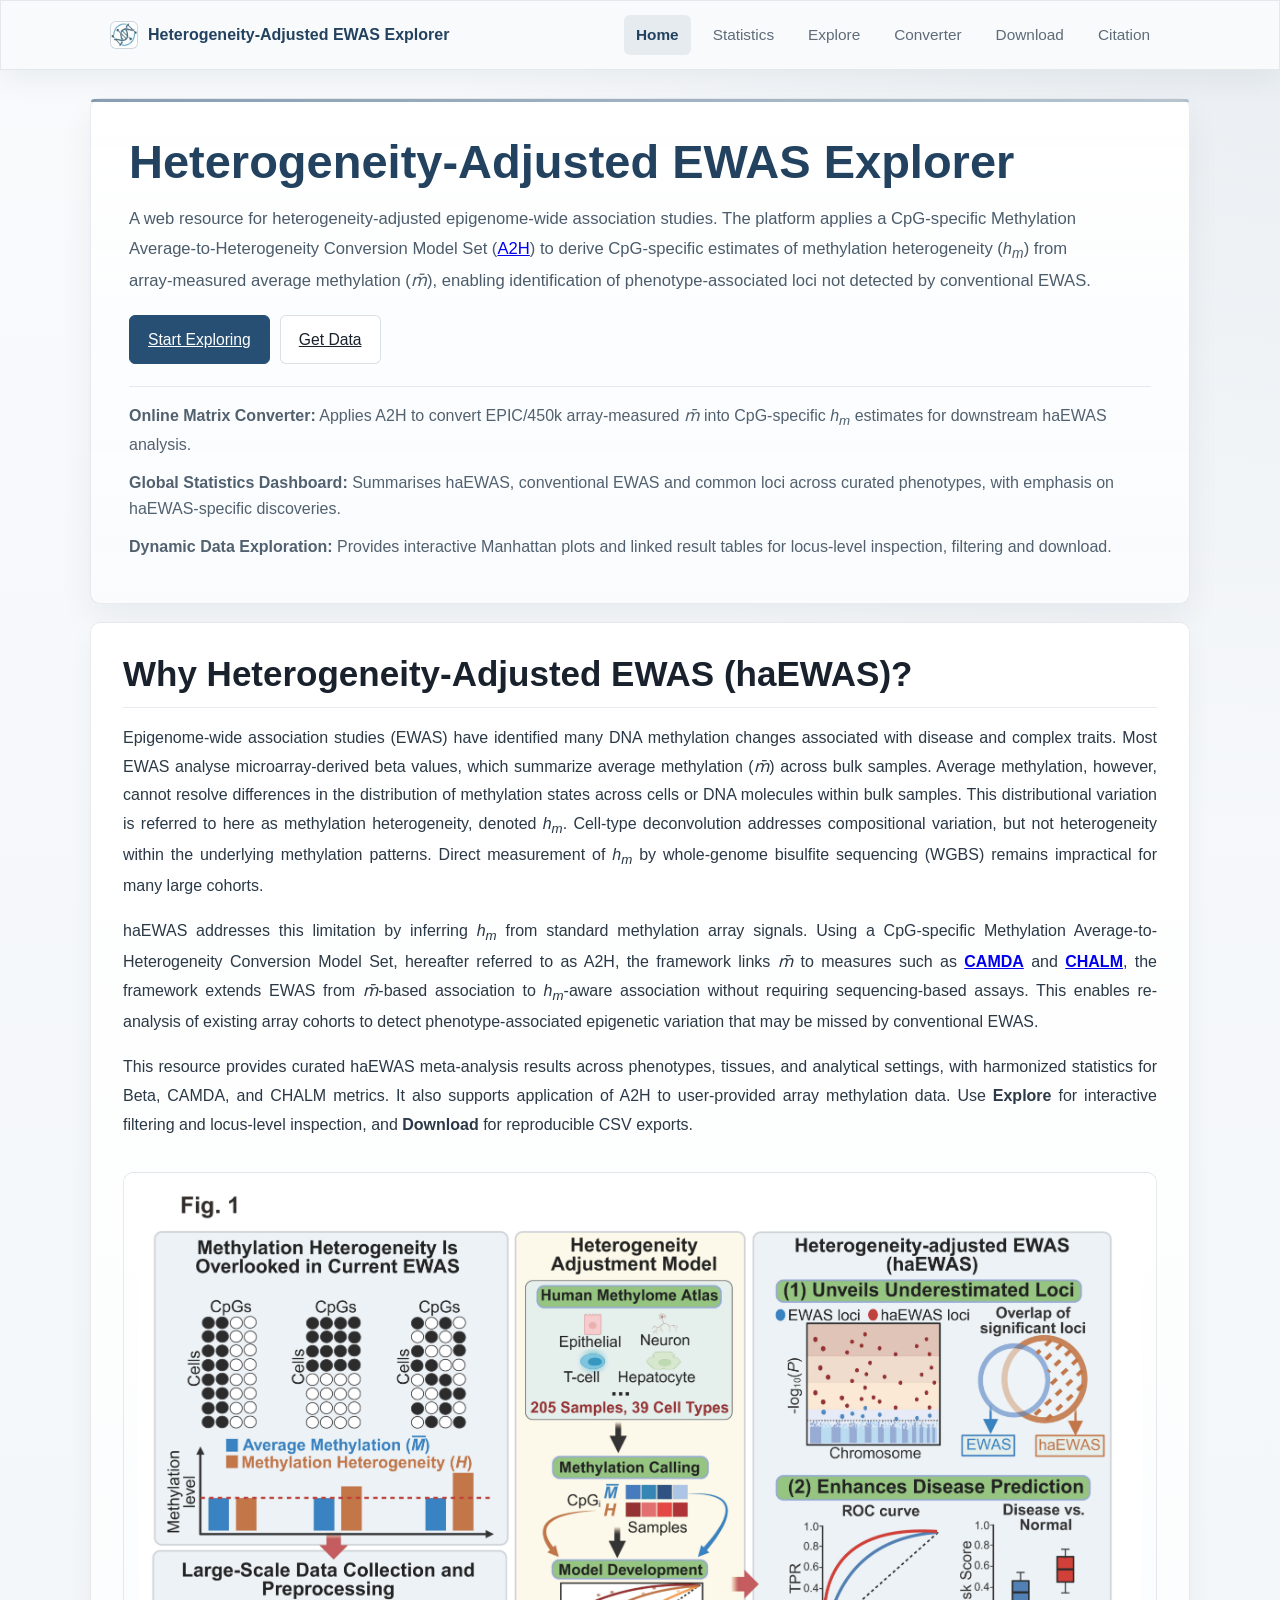
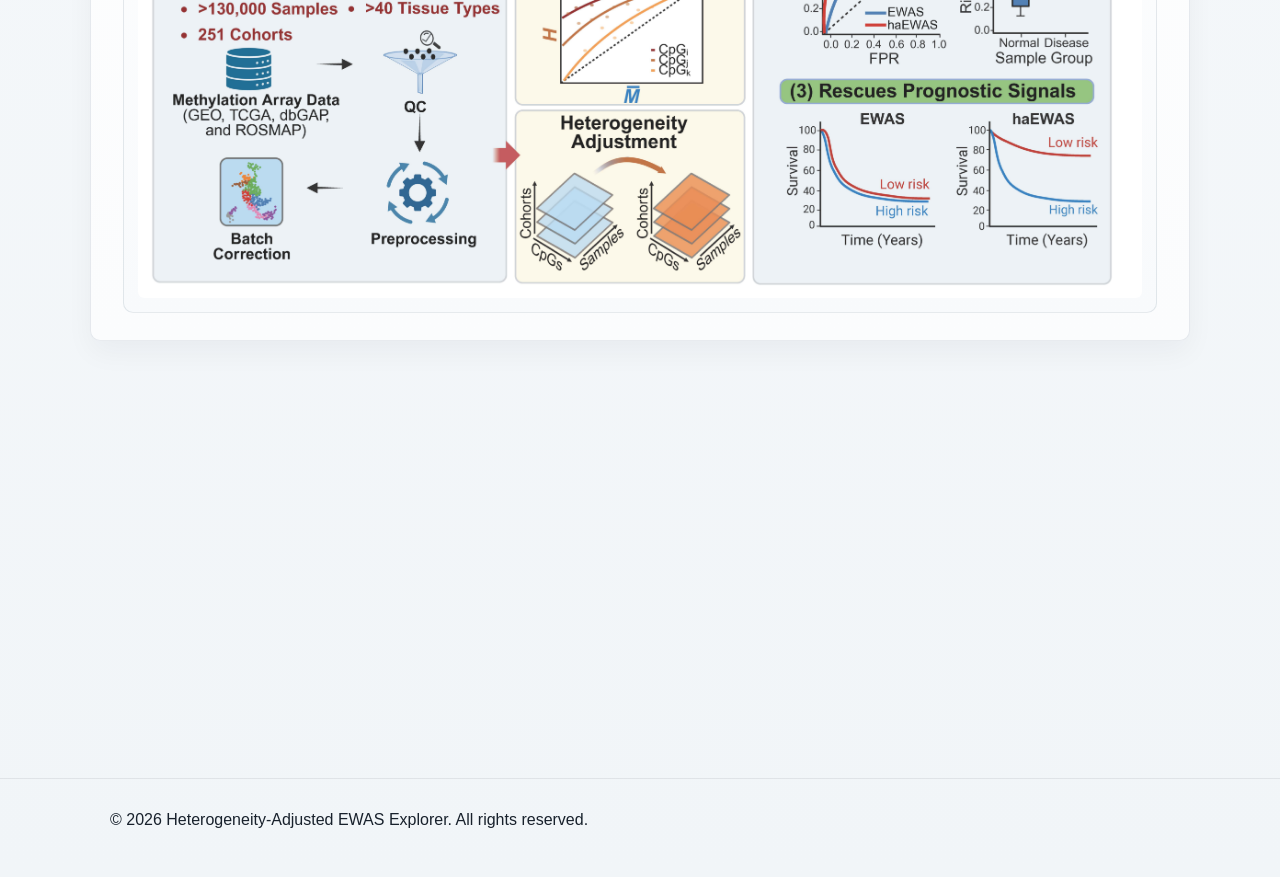
==== commit d2c62af6: "update" ====
--- a/index.html
+++ b/index.html
@@ -4,7 +4,7 @@
   <meta charset="utf-8" />
   <title>Heterogeneity-Adjusted EWAS Explorer</title>
   <meta name="viewport" content="width=device-width, initial-scale=1" />
-  <meta name="description" content="Explore heterogeneity-Adjusted EWAS meta-analyses with Beta, CHALM, and CAMDA metrics." />
+  <meta name="description" content="Explore heterogeneity-Adjusted EWAS meta-analyses with Beta, CAMDA, and CHALM metrics." />
 
   <link rel="icon" href="assets/img/logo.jpg" type="image/jpeg">
   <link rel="preload" as="image" href="assets/img/logo.jpg">
@@ -42,7 +42,7 @@
       <div class="hero-copy">
         <h1 class="display gradient-text display-full">Heterogeneity-Adjusted EWAS Explorer</h1>
         <p class="lede lede-full">
-          A web resource for heterogeneity-adjusted epigenome-wide association studies. The platform applies a CpG-specific Methylation Average-to-Heterogeneity Conversion Model Set (A2H) to derive CpG-specific estimates of methylation heterogeneity (<i>h<sub>m</sub></i>) from array-measured average methylation (<i>m̄</i>), enabling identification of phenotype-associated loci not detected by conventional EWAS.
+          A web resource for heterogeneity-adjusted epigenome-wide association studies. The platform applies a CpG-specific Methylation Average-to-Heterogeneity Conversion Model Set (<a href="https://github.com/ChaorongC/A2H" target="_blank" rel="noopener" aria-label="A2H GitHub repository">A2H</a>) to derive CpG-specific estimates of methylation heterogeneity (<i>h<sub>m</sub></i>) from array-measured average methylation (<i>m̄</i>), enabling identification of phenotype-associated loci not detected by conventional EWAS.
         </p>
         <div class="cta-row">
           <a class="btn primary btn-lg" href="explore.html">Start Exploring</a>
@@ -54,10 +54,9 @@
           <li><strong>Dynamic Data Exploration:</strong> Provides interactive Manhattan plots and linked result tables for locus-level inspection, filtering and download.</li>
         </ul>
       </div>
-      <!-- right visual intentionally removed -->
     </section>
 
-    <!-- Overview above figures -->
+    <!-- 文字介绍层与图片合并在同一个 section 中，消除分界 -->
     <section class="section container reveal home-section home-overview">
       <h3 class="h2-tight">Why Heterogeneity-Adjusted EWAS (haEWAS)?</h3>
       <p class="justify">
@@ -65,44 +64,25 @@
       </p>
       <p class="justify">
         haEWAS addresses this limitation by inferring <i>h<sub>m</sub></i> from standard methylation array signals. Using a CpG-specific Methylation Average-to-Heterogeneity Conversion Model Set, hereafter referred to as A2H, the framework links <i>m̄</i> to measures such as
-        <strong><a href="https://www.nature.com/articles/s41467-020-20492-7" target="_blank" rel="noopener" aria-label="CHALM paper on Nature Communications">CHALM</a></strong>
+        <strong><a href="https://www.nature.com/articles/s41467-021-25521-7" target="_blank" rel="noopener" aria-label="CAMDA paper on Nature Communications">CAMDA</a></strong>
         and
-        <strong><a href="https://www.nature.com/articles/s41467-021-25521-7" target="_blank" rel="noopener" aria-label="CAMDA paper on Nature Communications">CAMDA</a></strong>, the framework extends EWAS from <i>m̄</i>-based association to <i>h<sub>m</sub></i>-aware association without requiring sequencing-based assays. This enables re-analysis of existing array cohorts to detect phenotype-associated epigenetic variation that may be missed by conventional EWAS.
+        <strong><a href="https://www.nature.com/articles/s41467-020-20492-7" target="_blank" rel="noopener" aria-label="CHALM paper on Nature Communications">CHALM</a></strong>, the framework extends EWAS from <i>m̄</i>-based association to <i>h<sub>m</sub></i>-aware association without requiring sequencing-based assays. This enables re-analysis of existing array cohorts to detect phenotype-associated epigenetic variation that may be missed by conventional EWAS.
       </p>
       <p class="justify">
-        This resource provides curated haEWAS meta-analysis results across phenotypes, tissues, and analytical settings, with harmonized statistics for Beta, CHALM, and CAMDA metrics. It also supports application of A2H to user-provided array methylation data. Use <strong>Explore</strong> for interactive filtering and locus-level inspection, and <strong>Download</strong> for reproducible CSV exports.
+        This resource provides curated haEWAS meta-analysis results across phenotypes, tissues, and analytical settings, with harmonized statistics for Beta, CAMDA, and CHALM metrics. It also supports application of A2H to user-provided array methylation data. Use <strong>Explore</strong> for interactive filtering and locus-level inspection, and <strong>Download</strong> for reproducible CSV exports.
       </p>
-    </section>
 
-    <!-- Concept figures (hover to lift) -->
-    <section class="section container reveal home-section home-figures">
-      <div class="figure-grid">
-        <!-- 1) first image full row -->
+      <!-- 图片紧跟在文字下方，保留独立悬浮动效，没有区隔 -->
+      <div class="figure-grid single-figure" style="margin-top: 2rem;">
         <figure class="concept float full">
           <img src="assets/img/Project.jpg" alt="Project overview concept figure" loading="lazy">
         </figure>
-
-        <!-- 2) two half-width images -->
-        <figure class="concept float">
-          <img src="assets/img/CHALM.jpg" alt="CHALM concept figure" loading="lazy">
-          <figcaption><strong>CHALM</strong> Xu et al., <em>Nat Commun</em> (2021)</figcaption>
-        </figure>
-
-        <figure class="concept float">
-          <img src="assets/img/CAMDA.jpg" alt="CAMDA concept figure" loading="lazy">
-          <figcaption><strong>CAMDA</strong> Shi et al., <em>Nat Commun</em> (2021)</figcaption>
-        </figure>
       </div>
-
-      <!-- Note under CHALM & CAMDA (justified) -->
-      <p class="justify" style="margin-top:10px;">
-        <strong>Note:</strong> <strong>CHALM</strong> quantifies promoter methylation as the proportion of reads containing at least one methylated CpG within a promoter region. <strong>CAMDA</strong> quantifies the co-occurrence of active methylation and demethylation signals within individual bisulfite sequencing reads.
-      </p>
     </section>
 
     <!-- Citation (hover to lift) -->
     <section id="citation" class="section container reveal home-section home-citation-section">
-      <h2 class="eyebrow">Citation</h2>
+      <h2 style="text-transform: none; font-size: 2rem; margin-bottom: 1rem;">Citation</h2>
       <div class="citation-card glass float-card">
         <p>
           Shengwei Li#, Chaorong Chen#, Shuting Zhou, Shengying Wang, Ya Allen Cui, Wei Li*, Jiejun Shi*. Incorporating methylation heterogeneity expands epigenome-wide association studies of human phenotypes.
@@ -112,6 +92,12 @@
         <div id="toast" class="toast" role="status" aria-live="polite" aria-atomic="true"></div>
       </div>
     </section>
+
+    <!-- 访客统计：无卡片，原色彩，尺寸放大 -->
+    <div style="text-align: center; margin: 3rem auto 1rem; max-width: 600px;">
+      <script type="text/javascript" id="mapmyvisitors" src="//mapmyvisitors.com/map.js?d=dO8FqO0wkgZn4knfUEPgLu-SlcP5Q9MNIGn4N_yD57w&cl=ffffff&w=a"></script>
+    </div>
+
   </main>
 
   <footer class="site-footer">
@@ -120,6 +106,4 @@
     </div>
   </footer>
 </body>
-</html>
-
-
+</html>
--- a/assets/styles.css
+++ b/assets/styles.css
@@ -1,4 +1,4 @@
-:root{
+﻿:root{
   --bg: #f4f2ee;
   --panel: #ffffff;
   --text: #18212c;
@@ -49,6 +49,7 @@
   background:rgba(255,255,255,.96);
   backdrop-filter: blur(10px);
   border-bottom:1px solid rgba(24, 33, 44, .08);
+
 }
 html.light .site-header{background:rgba(255,255,255,.7)}
 
@@ -477,6 +478,12 @@
   gap: 18px;
 }
 
+.home-figures .single-figure{
+  max-width: 1040px;
+  margin: 0 auto;
+  grid-template-columns: 1fr;
+}
+
 .home-page figure.concept{
   background: linear-gradient(180deg, #ffffff 0%, #f8fafc 100%);
   border-radius: 10px;
@@ -493,6 +500,66 @@
   background: linear-gradient(180deg, #ffffff 0%, #fbfcfd 100%);
 }
 
+.home-usage-section{
+  background: linear-gradient(180deg, #ffffff 0%, #fbfcfd 100%);
+}
+
+.usage-head{
+  display: flex;
+  align-items: baseline;
+  justify-content: space-between;
+  gap: 16px;
+  margin-bottom: 14px;
+}
+
+.usage-head p{
+  margin: 0;
+}
+
+.usage-grid{
+  display: grid;
+  grid-template-columns: minmax(240px, 360px);
+  gap: 16px;
+  align-items: stretch;
+}
+
+.usage-card{
+  padding: 18px 20px;
+  background: linear-gradient(180deg, #ffffff 0%, #f7fafc 100%);
+  border: 1px solid rgba(35, 66, 95, .10);
+  border-radius: 10px;
+  box-shadow: 0 8px 20px rgba(21, 31, 43, .04);
+}
+
+.usage-value{
+  font-size: clamp(26px, 3.5vw, 34px);
+  font-weight: 700;
+  line-height: 1;
+  color: var(--brand);
+  margin-bottom: 8px;
+}
+
+.usage-label{
+  font-size: .92rem;
+  color: var(--muted);
+}
+
+.usage-meta{
+  margin-top: 10px;
+  font-size: .82rem;
+  line-height: 1.55;
+  color: #6f7d8b;
+}
+
+.usage-card-primary{
+  display: flex;
+  flex-direction: column;
+  justify-content: center;
+  min-height: 210px;
+}
+
+
+
 .home-page .citation-card{
   margin-top: 0;
   padding: 20px 20px 18px;
@@ -516,6 +583,15 @@
 
   .home-page .hero-copy .display{
     font-size: clamp(29px, 7vw, 40px);
+  }
+
+  .usage-head{
+    flex-direction: column;
+    align-items: flex-start;
+  }
+
+  .usage-grid{
+    grid-template-columns: 1fr;
   }
 }
 
@@ -631,6 +707,9 @@
   font-size: 15px;
   font-weight: 700;
   color: var(--text);
+  overflow-wrap: anywhere;
+  word-break: break-all;
+  line-height: 1.4;
 }
 
 .portal-detail-label{
@@ -779,3 +858,4 @@
     height: auto;
   }
 }
+
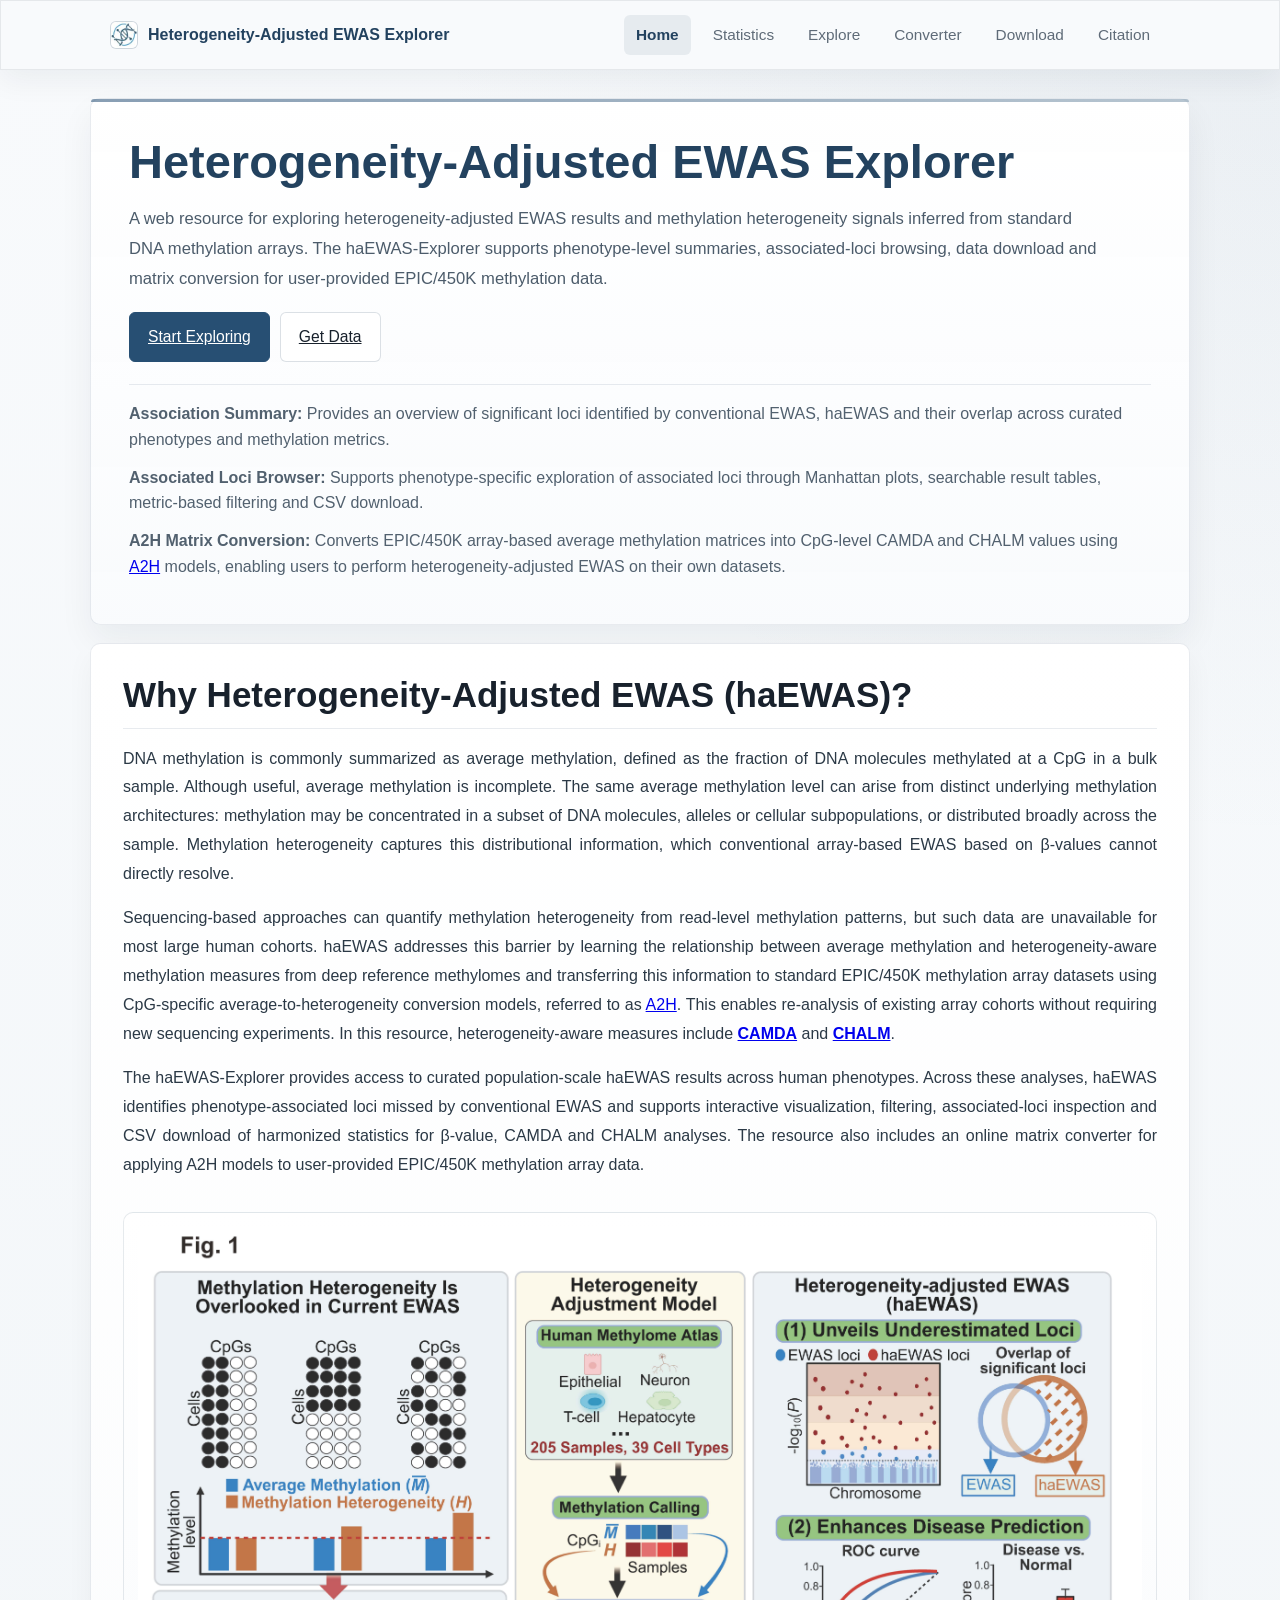
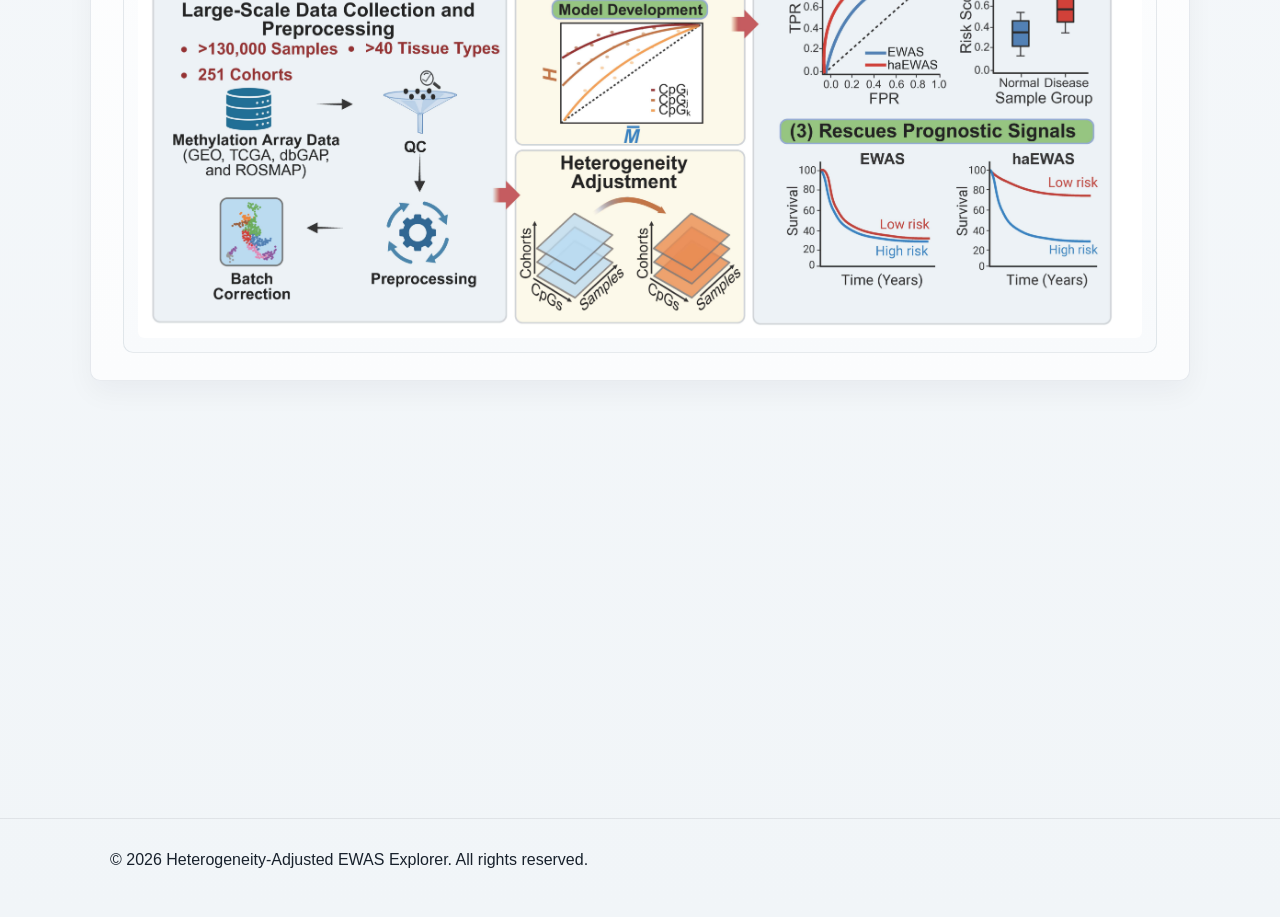
==== commit 57e3a51f: "Update" ====
--- a/index.html
+++ b/index.html
@@ -4,7 +4,7 @@
   <meta charset="utf-8" />
   <title>Heterogeneity-Adjusted EWAS Explorer</title>
   <meta name="viewport" content="width=device-width, initial-scale=1" />
-  <meta name="description" content="Explore heterogeneity-Adjusted EWAS meta-analyses with Beta, CAMDA, and CHALM metrics." />
+  <meta name="description" content="Explore heterogeneity-adjusted EWAS results and methylation heterogeneity signals inferred from standard DNA methylation arrays." />
 
   <link rel="icon" href="assets/img/logo.jpg" type="image/jpeg">
   <link rel="preload" as="image" href="assets/img/logo.jpg">
@@ -42,37 +42,40 @@
       <div class="hero-copy">
         <h1 class="display gradient-text display-full">Heterogeneity-Adjusted EWAS Explorer</h1>
         <p class="lede lede-full">
-          A web resource for heterogeneity-adjusted epigenome-wide association studies. The platform applies a CpG-specific Methylation Average-to-Heterogeneity Conversion Model Set (<a href="https://github.com/ChaorongC/A2H" target="_blank" rel="noopener" aria-label="A2H GitHub repository">A2H</a>) to derive CpG-specific estimates of methylation heterogeneity (<i>h<sub>m</sub></i>) from array-measured average methylation (<i>m̄</i>), enabling identification of phenotype-associated loci not detected by conventional EWAS.
+          A web resource for exploring heterogeneity-adjusted EWAS results and methylation heterogeneity signals inferred from standard DNA methylation arrays. The haEWAS-Explorer supports phenotype-level summaries, associated-loci browsing, data download and matrix conversion for user-provided EPIC/450K methylation data.
         </p>
+
         <div class="cta-row">
           <a class="btn primary btn-lg" href="explore.html">Start Exploring</a>
           <a class="btn outline btn-lg" href="download.html">Get Data</a>
         </div>
+
         <ul class="hero-highlights">
-          <li><strong>Online Matrix Converter:</strong> Applies A2H to convert EPIC/450k array-measured <i>m̄</i> into CpG-specific <i>h<sub>m</sub></i> estimates for downstream haEWAS analysis.</li>
-          <li><strong>Global Statistics Dashboard:</strong> Summarises haEWAS, conventional EWAS and common loci across curated phenotypes, with emphasis on haEWAS-specific discoveries.</li>
-          <li><strong>Dynamic Data Exploration:</strong> Provides interactive Manhattan plots and linked result tables for locus-level inspection, filtering and download.</li>
+          <li><strong>Association Summary:</strong> Provides an overview of significant loci identified by conventional EWAS, haEWAS and their overlap across curated phenotypes and methylation metrics.</li>
+          <li><strong>Associated Loci Browser:</strong> Supports phenotype-specific exploration of associated loci through Manhattan plots, searchable result tables, metric-based filtering and CSV download.</li>
+          <li><strong>A2H Matrix Conversion:</strong> Converts EPIC/450K array-based average methylation matrices into CpG-level CAMDA and CHALM values using <a href="https://github.com/ChaorongC/A2H" target="_blank" rel="noopener" aria-label="A2H GitHub repository">A2H</a> models, enabling users to perform heterogeneity-adjusted EWAS on their own datasets.</li>
         </ul>
       </div>
     </section>
 
-    <!-- 文字介绍层与图片合并在同一个 section 中，消除分界 -->
     <section class="section container reveal home-section home-overview">
       <h3 class="h2-tight">Why Heterogeneity-Adjusted EWAS (haEWAS)?</h3>
+
       <p class="justify">
-        Epigenome-wide association studies (EWAS) have identified many DNA methylation changes associated with disease and complex traits. Most EWAS analyse microarray-derived beta values, which summarize average methylation (<i>m̄</i>) across bulk samples. Average methylation, however, cannot resolve differences in the distribution of methylation states across cells or DNA molecules within bulk samples. This distributional variation is referred to here as methylation heterogeneity, denoted <i>h<sub>m</sub></i>. Cell-type deconvolution addresses compositional variation, but not heterogeneity within the underlying methylation patterns. Direct measurement of <i>h<sub>m</sub></i> by whole-genome bisulfite sequencing (WGBS) remains impractical for many large cohorts.
+        DNA methylation is commonly summarized as average methylation, defined as the fraction of DNA molecules methylated at a CpG in a bulk sample. Although useful, average methylation is incomplete. The same average methylation level can arise from distinct underlying methylation architectures: methylation may be concentrated in a subset of DNA molecules, alleles or cellular subpopulations, or distributed broadly across the sample. Methylation heterogeneity captures this distributional information, which conventional array-based EWAS based on β-values cannot directly resolve.
       </p>
+
       <p class="justify">
-        haEWAS addresses this limitation by inferring <i>h<sub>m</sub></i> from standard methylation array signals. Using a CpG-specific Methylation Average-to-Heterogeneity Conversion Model Set, hereafter referred to as A2H, the framework links <i>m̄</i> to measures such as
+        Sequencing-based approaches can quantify methylation heterogeneity from read-level methylation patterns, but such data are unavailable for most large human cohorts. haEWAS addresses this barrier by learning the relationship between average methylation and heterogeneity-aware methylation measures from deep reference methylomes and transferring this information to standard EPIC/450K methylation array datasets using CpG-specific average-to-heterogeneity conversion models, referred to as <a href="https://github.com/ChaorongC/A2H" target="_blank" rel="noopener" aria-label="A2H GitHub repository">A2H</a>. This enables re-analysis of existing array cohorts without requiring new sequencing experiments. In this resource, heterogeneity-aware measures include
         <strong><a href="https://www.nature.com/articles/s41467-021-25521-7" target="_blank" rel="noopener" aria-label="CAMDA paper on Nature Communications">CAMDA</a></strong>
         and
-        <strong><a href="https://www.nature.com/articles/s41467-020-20492-7" target="_blank" rel="noopener" aria-label="CHALM paper on Nature Communications">CHALM</a></strong>, the framework extends EWAS from <i>m̄</i>-based association to <i>h<sub>m</sub></i>-aware association without requiring sequencing-based assays. This enables re-analysis of existing array cohorts to detect phenotype-associated epigenetic variation that may be missed by conventional EWAS.
-      </p>
-      <p class="justify">
-        This resource provides curated haEWAS meta-analysis results across phenotypes, tissues, and analytical settings, with harmonized statistics for Beta, CAMDA, and CHALM metrics. It also supports application of A2H to user-provided array methylation data. Use <strong>Explore</strong> for interactive filtering and locus-level inspection, and <strong>Download</strong> for reproducible CSV exports.
+        <strong><a href="https://www.nature.com/articles/s41467-020-20492-7" target="_blank" rel="noopener" aria-label="CHALM paper on Nature Communications">CHALM</a></strong>.
       </p>
 
-      <!-- 图片紧跟在文字下方，保留独立悬浮动效，没有区隔 -->
+      <p class="justify">
+        The haEWAS-Explorer provides access to curated population-scale haEWAS results across human phenotypes. Across these analyses, haEWAS identifies phenotype-associated loci missed by conventional EWAS and supports interactive visualization, filtering, associated-loci inspection and CSV download of harmonized statistics for β-value, CAMDA and CHALM analyses. The resource also includes an online matrix converter for applying A2H models to user-provided EPIC/450K methylation array data.
+      </p>
+
       <div class="figure-grid single-figure" style="margin-top: 2rem;">
         <figure class="concept float full">
           <img src="assets/img/Project.jpg" alt="Project overview concept figure" loading="lazy">
@@ -85,7 +88,7 @@
       <h2 style="text-transform: none; font-size: 2rem; margin-bottom: 1rem;">Citation</h2>
       <div class="citation-card glass float-card">
         <p>
-          Shengwei Li#, Chaorong Chen#, Shuting Zhou, Shengying Wang, Ya Allen Cui, Wei Li*, Jiejun Shi*. Incorporating methylation heterogeneity expands epigenome-wide association studies of human phenotypes.
+          Shengwei Li#, Chaorong Chen#, Shuting Zhou, Shengying Wang, Ya Allen Cui, Wei Li*, Jiejun Shi*. Methylation heterogeneity reveals hidden epigenome-phenotype associations.
           <em>Preprint/Journal</em>, 2026. DOI: <span class="doi">TBD</span>.
         </p>
         <button class="btn ghost" id="copyCitationBtn" aria-label="Copy citation">Copy citation</button>
@@ -93,7 +96,6 @@
       </div>
     </section>
 
-    <!-- 访客统计：无卡片，原色彩，尺寸放大 -->
     <div style="text-align: center; margin: 3rem auto 1rem; max-width: 600px;">
       <script type="text/javascript" id="mapmyvisitors" src="//mapmyvisitors.com/map.js?d=dO8FqO0wkgZn4knfUEPgLu-SlcP5Q9MNIGn4N_yD57w&cl=ffffff&w=a"></script>
     </div>
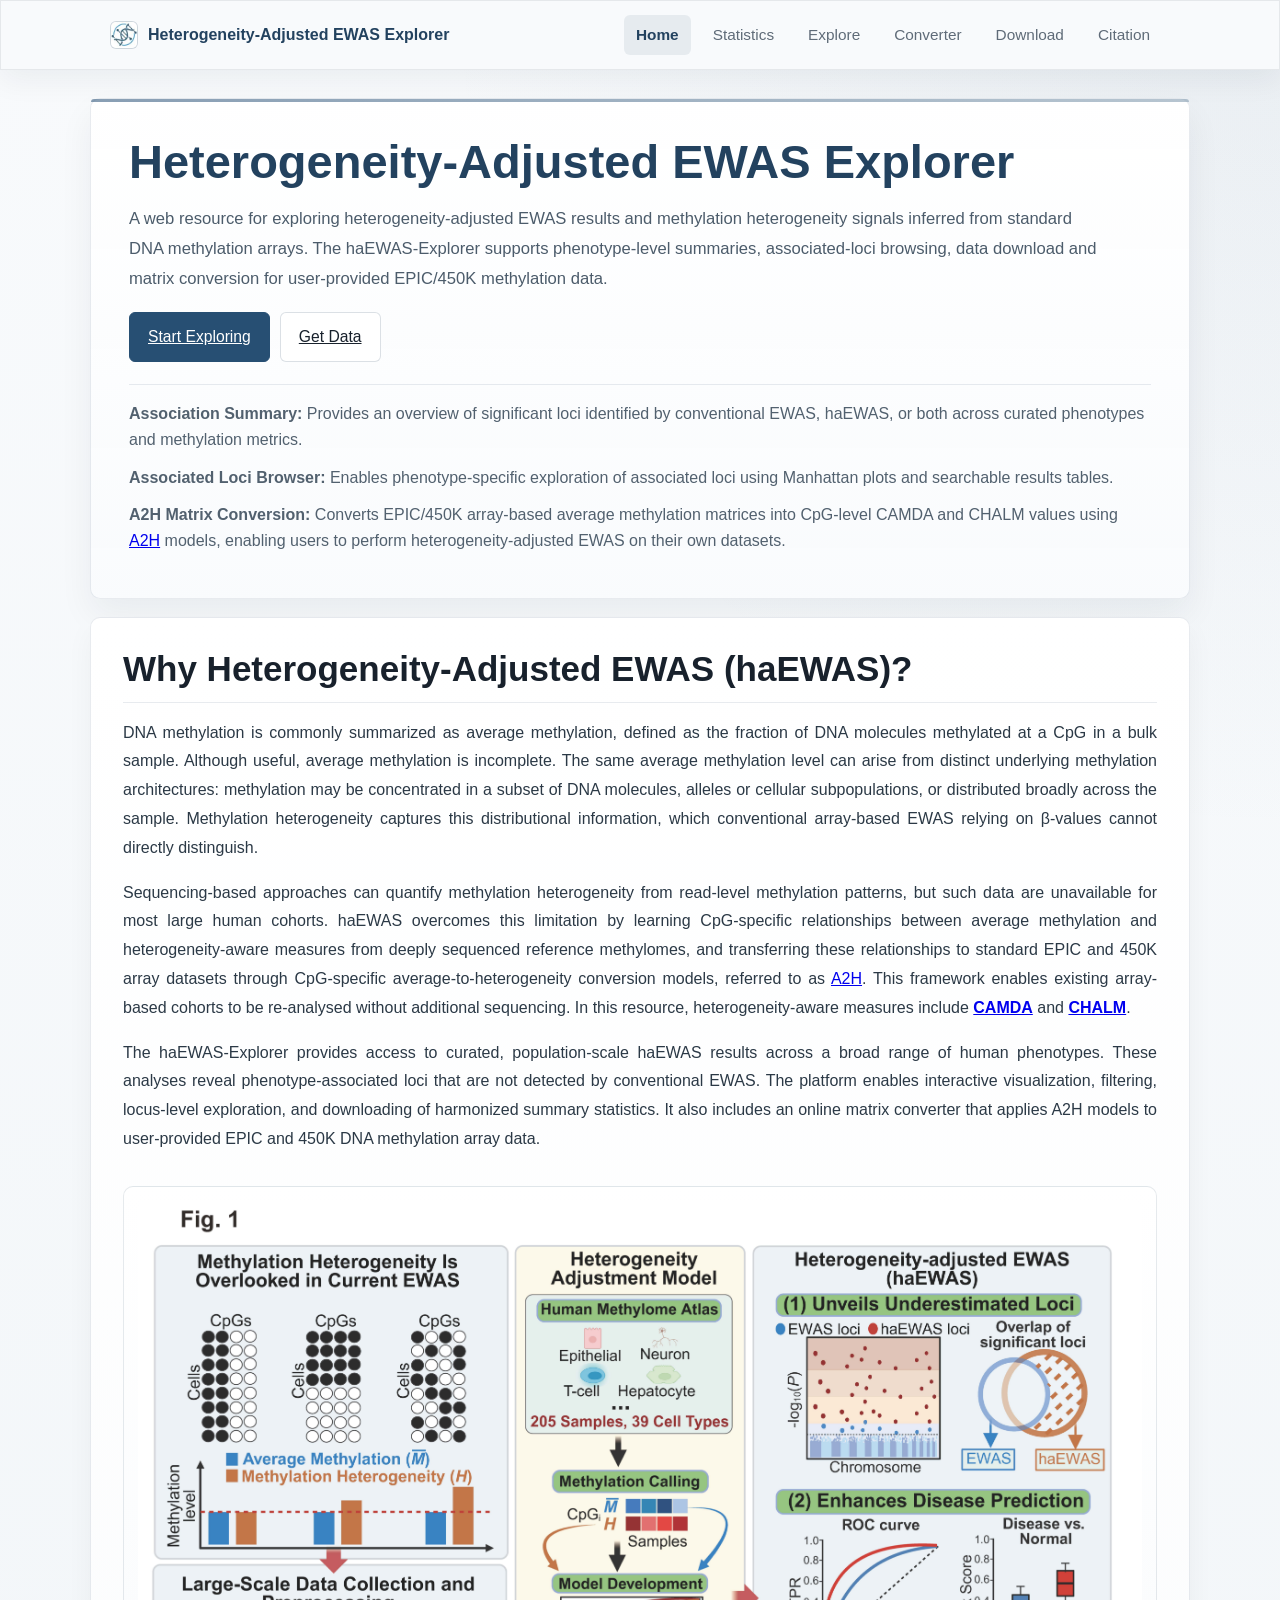
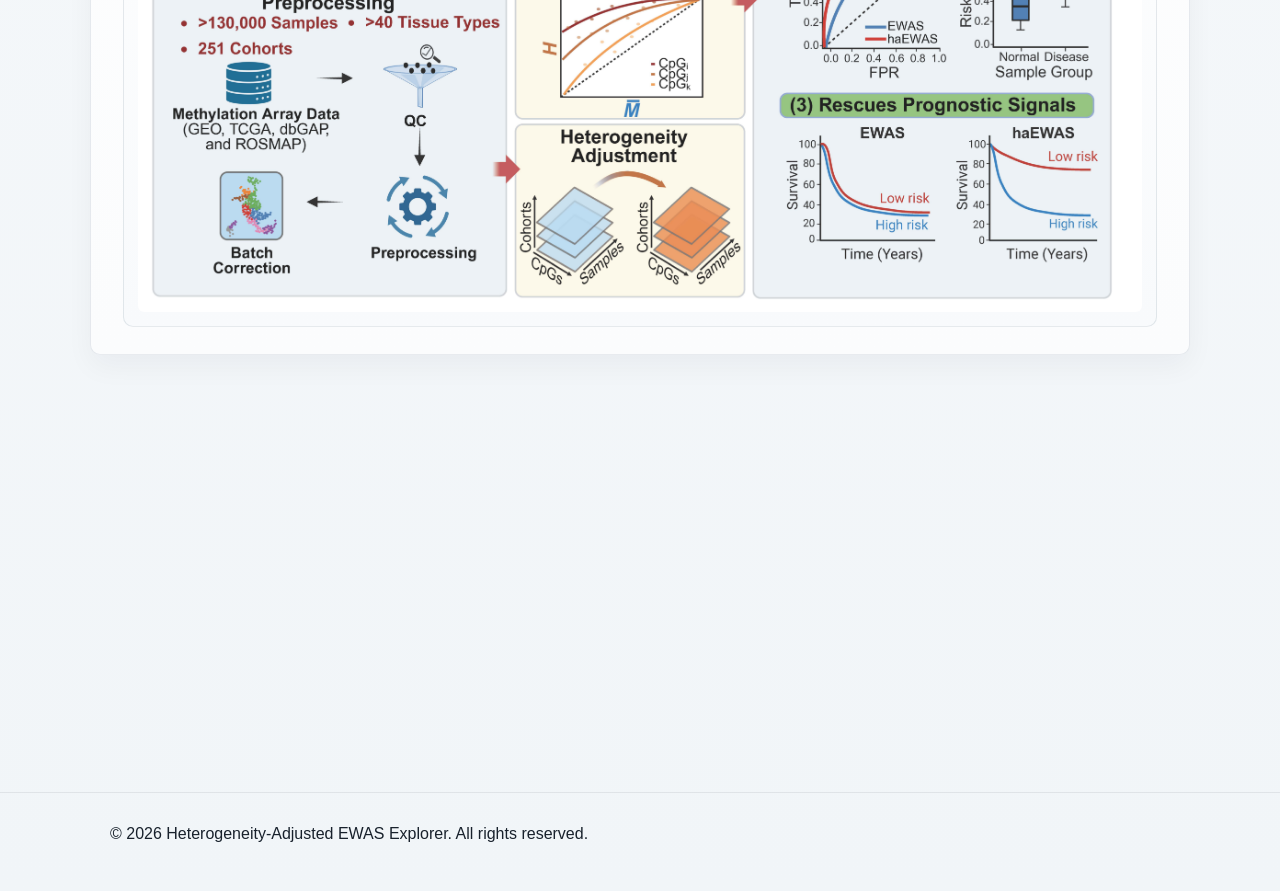
==== commit 3eba9f1a: "Update" ====
--- a/index.html
+++ b/index.html
@@ -51,8 +51,8 @@
         </div>
 
         <ul class="hero-highlights">
-          <li><strong>Association Summary:</strong> Provides an overview of significant loci identified by conventional EWAS, haEWAS and their overlap across curated phenotypes and methylation metrics.</li>
-          <li><strong>Associated Loci Browser:</strong> Supports phenotype-specific exploration of associated loci through Manhattan plots, searchable result tables, metric-based filtering and CSV download.</li>
+          <li><strong>Association Summary:</strong> Provides an overview of significant loci identified by conventional EWAS, haEWAS, or both across curated phenotypes and methylation metrics.</li>
+          <li><strong>Associated Loci Browser:</strong> Enables phenotype-specific exploration of associated loci using Manhattan plots and searchable results tables.</li>
           <li><strong>A2H Matrix Conversion:</strong> Converts EPIC/450K array-based average methylation matrices into CpG-level CAMDA and CHALM values using <a href="https://github.com/ChaorongC/A2H" target="_blank" rel="noopener" aria-label="A2H GitHub repository">A2H</a> models, enabling users to perform heterogeneity-adjusted EWAS on their own datasets.</li>
         </ul>
       </div>
@@ -62,18 +62,18 @@
       <h3 class="h2-tight">Why Heterogeneity-Adjusted EWAS (haEWAS)?</h3>
 
       <p class="justify">
-        DNA methylation is commonly summarized as average methylation, defined as the fraction of DNA molecules methylated at a CpG in a bulk sample. Although useful, average methylation is incomplete. The same average methylation level can arise from distinct underlying methylation architectures: methylation may be concentrated in a subset of DNA molecules, alleles or cellular subpopulations, or distributed broadly across the sample. Methylation heterogeneity captures this distributional information, which conventional array-based EWAS based on β-values cannot directly resolve.
+        DNA methylation is commonly summarized as average methylation, defined as the fraction of DNA molecules methylated at a CpG in a bulk sample. Although useful, average methylation is incomplete. The same average methylation level can arise from distinct underlying methylation architectures: methylation may be concentrated in a subset of DNA molecules, alleles or cellular subpopulations, or distributed broadly across the sample. Methylation heterogeneity captures this distributional information, which conventional array-based EWAS relying on β-values cannot directly distinguish.
       </p>
 
       <p class="justify">
-        Sequencing-based approaches can quantify methylation heterogeneity from read-level methylation patterns, but such data are unavailable for most large human cohorts. haEWAS addresses this barrier by learning the relationship between average methylation and heterogeneity-aware methylation measures from deep reference methylomes and transferring this information to standard EPIC/450K methylation array datasets using CpG-specific average-to-heterogeneity conversion models, referred to as <a href="https://github.com/ChaorongC/A2H" target="_blank" rel="noopener" aria-label="A2H GitHub repository">A2H</a>. This enables re-analysis of existing array cohorts without requiring new sequencing experiments. In this resource, heterogeneity-aware measures include
+        Sequencing-based approaches can quantify methylation heterogeneity from read-level methylation patterns, but such data are unavailable for most large human cohorts. haEWAS overcomes this limitation by learning CpG-specific relationships between average methylation and heterogeneity-aware measures from deeply sequenced reference methylomes, and transferring these relationships to standard EPIC and 450K array datasets through CpG-specific average-to-heterogeneity conversion models, referred to as <a href="https://github.com/ChaorongC/A2H" target="_blank" rel="noopener" aria-label="A2H GitHub repository">A2H</a>. This framework enables existing array-based cohorts to be re-analysed without additional sequencing. In this resource, heterogeneity-aware measures include
         <strong><a href="https://www.nature.com/articles/s41467-021-25521-7" target="_blank" rel="noopener" aria-label="CAMDA paper on Nature Communications">CAMDA</a></strong>
         and
         <strong><a href="https://www.nature.com/articles/s41467-020-20492-7" target="_blank" rel="noopener" aria-label="CHALM paper on Nature Communications">CHALM</a></strong>.
       </p>
 
       <p class="justify">
-        The haEWAS-Explorer provides access to curated population-scale haEWAS results across human phenotypes. Across these analyses, haEWAS identifies phenotype-associated loci missed by conventional EWAS and supports interactive visualization, filtering, associated-loci inspection and CSV download of harmonized statistics for β-value, CAMDA and CHALM analyses. The resource also includes an online matrix converter for applying A2H models to user-provided EPIC/450K methylation array data.
+        The haEWAS-Explorer provides access to curated, population-scale haEWAS results across a broad range of human phenotypes. These analyses reveal phenotype-associated loci that are not detected by conventional EWAS. The platform enables interactive visualization, filtering, locus-level exploration, and downloading of harmonized summary statistics. It also includes an online matrix converter that applies A2H models to user-provided EPIC and 450K DNA methylation array data.
       </p>
 
       <div class="figure-grid single-figure" style="margin-top: 2rem;">
